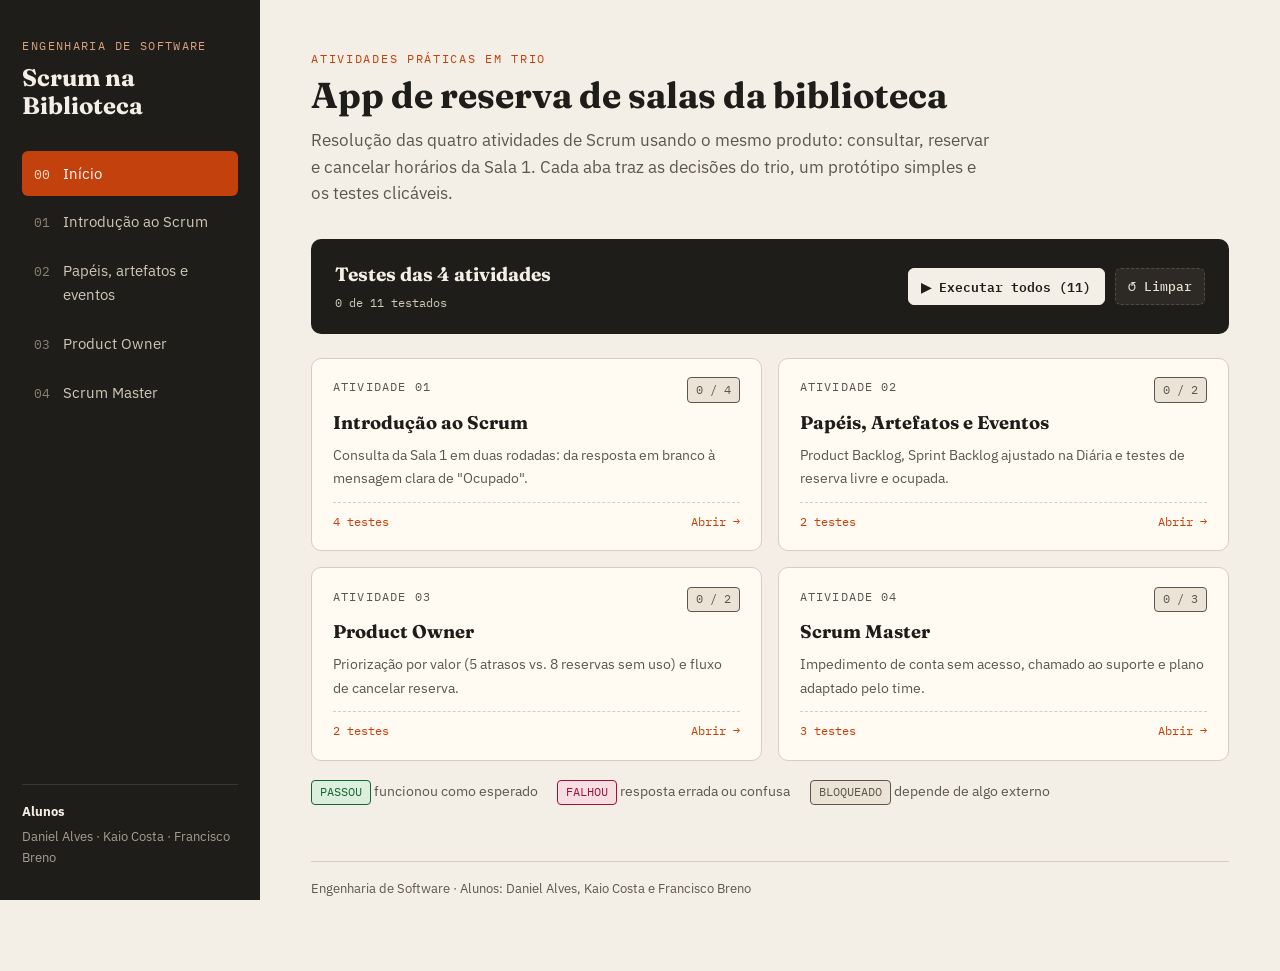
==== scrum-atividades-eng-software/index.html @ 71204ce5 "Add Scrum activities page Co-authored-by: Copilot App <223556219+Copilot@users.noreply.github.com>" ====
<!DOCTYPE html>
<html lang="pt-BR">
<head>
  <meta charset="UTF-8">
  <meta name="viewport" content="width=device-width, initial-scale=1.0">
  <title>Scrum na Biblioteca — Atividades 01 a 04</title>
  <link rel="stylesheet" href="style.css">
</head>
<body>

<aside>
  <div class="brand">
    <small>Engenharia de Software</small>
    <h1>Scrum na Biblioteca</h1>
  </div>
  <nav>
    <button class="active" data-tab="inicio"><span>00</span>Início</button>
    <button data-tab="atv1"><span>01</span>Introdução ao Scrum</button>
    <button data-tab="atv2"><span>02</span>Papéis, artefatos e eventos</button>
    <button data-tab="atv3"><span>03</span>Product Owner</button>
    <button data-tab="atv4"><span>04</span>Scrum Master</button>
  </nav>
  <div class="team">
    <strong>Alunos</strong>
    Daniel Alves · Kaio Costa · Francisco Breno
  </div>
</aside>

<main>

<!-- ================= INÍCIO ================= -->
<section class="panel active" id="inicio">
  <span class="kicker">Atividades práticas em trio</span>
  <h2>App de reserva de salas da biblioteca</h2>
  <p class="lead">
    Resolução das quatro atividades de Scrum usando o mesmo produto: consultar, reservar e cancelar horários da Sala 1.
    Cada aba traz as decisões do trio, um protótipo simples e os testes clicáveis.
  </p>

  <div class="test-bar">
    <div>
      <strong>Testes das 4 atividades</strong>
      <small id="global-status">0 de 11 testados</small>
    </div>
    <div class="test-bar-actions">
      <button class="run-all-btn" id="global-run-all">▶ Executar todos (11)</button>
      <button class="subtle-btn dark" id="global-reset-all">↺ Limpar</button>
    </div>
  </div>

  <div class="activity-cards">
    <div class="act-card" data-goto="atv1">
      <div>
        <div class="act-card-header">
          <span class="label">Atividade 01</span>
          <span class="tag wait" id="card-status-a1">0 / 4</span>
        </div>
        <h4>Introdução ao Scrum</h4>
        <p>Consulta da Sala 1 em duas rodadas: da resposta em branco à mensagem clara de "Ocupado".</p>
      </div>
      <div class="act-card-footer">
        <span>4 testes</span>
        <span>Abrir →</span>
      </div>
    </div>

    <div class="act-card" data-goto="atv2">
      <div>
        <div class="act-card-header">
          <span class="label">Atividade 02</span>
          <span class="tag wait" id="card-status-a2">0 / 2</span>
        </div>
        <h4>Papéis, Artefatos e Eventos</h4>
        <p>Product Backlog, Sprint Backlog ajustado na Diária e testes de reserva livre e ocupada.</p>
      </div>
      <div class="act-card-footer">
        <span>2 testes</span>
        <span>Abrir →</span>
      </div>
    </div>

    <div class="act-card" data-goto="atv3">
      <div>
        <div class="act-card-header">
          <span class="label">Atividade 03</span>
          <span class="tag wait" id="card-status-a3">0 / 2</span>
        </div>
        <h4>Product Owner</h4>
        <p>Priorização por valor (5 atrasos vs. 8 reservas sem uso) e fluxo de cancelar reserva.</p>
      </div>
      <div class="act-card-footer">
        <span>2 testes</span>
        <span>Abrir →</span>
      </div>
    </div>

    <div class="act-card" data-goto="atv4">
      <div>
        <div class="act-card-header">
          <span class="label">Atividade 04</span>
          <span class="tag wait" id="card-status-a4">0 / 3</span>
        </div>
        <h4>Scrum Master</h4>
        <p>Impedimento de conta sem acesso, chamado ao suporte e plano adaptado pelo time.</p>
      </div>
      <div class="act-card-footer">
        <span>3 testes</span>
        <span>Abrir →</span>
      </div>
    </div>
  </div>

  <div class="legend">
    <span><span class="tag ok">PASSOU</span> funcionou como esperado</span>
    <span><span class="tag no">FALHOU</span> resposta errada ou confusa</span>
    <span><span class="tag wait">BLOQUEADO</span> depende de algo externo</span>
  </div>
</section>

<!-- ================= ATIVIDADE 01 ================= -->
<section class="panel" id="atv1">
  <span class="kicker">Atividade 01 · Introdução ao Scrum</span>
  <h2>Consultar a Sala 1</h2>
  <p class="lead">Cenário: 09h livre, 10h ocupada e 11h livre. O trio fez duas rodadas curtas e testou com um colega diferente em cada rodada.</p>

  <h3 data-n="1">Papéis por rodada</h3>
  <table class="roles">
    <tr><th>Rodada</th><th>Product Owner</th><th>Scrum Master</th><th>Developers</th></tr>
    <tr><td>1</td><td>Daniel</td><td>Kaio</td><td>Francisco</td></tr>
    <tr><td>2</td><td>Francisco</td><td>Daniel</td><td>Kaio</td></tr>
  </table>

  <h3 data-n="2">Protótipo e testes</h3>
  <div class="lab">
    <div>
      <div class="switch" id="a1-switch">
        <button class="on" data-r="1">Rodada 1</button>
        <button data-r="2">Rodada 2</button>
      </div>
      <div class="phone">
        <div class="bar"><span>Biblioteca</span><span>Sala 1</span></div>
        <button class="slot sel" data-time="09:00">09:00</button>
        <button class="slot" data-time="10:00">10:00</button>
        <button class="slot" data-time="11:00">11:00</button>
        <button class="phone-btn" id="a1-go">Consultar</button>
        <div class="screen-out" id="a1-out">Escolha um horário e consulte</div>
        <button class="subtle-btn" id="a1-reset" style="margin-top:.7rem;width:100%">↺ Limpar</button>
      </div>
    </div>

    <div>
      <div class="summary">
        <span>Testes da Atividade 01</span>
        <button class="run-all-btn" data-group="a1">▶ Executar todos (4)</button>
        <span class="score" id="a1-score">0 / 4</span>
      </div>

      <div class="test" data-test="a1-t1">
        <header><b>R1-T1</b><h4>Rodada 1 · consultar 09:00 (livre)</h4><button class="run">Testar</button></header>
        <div class="test-lines">
          <div><strong>Ação:</strong> selecionar 09:00 e clicar em Consultar</div>
          <div><strong>Esperado:</strong> mostrar "Livre"</div>
          <div class="got-row"><span><strong>Obtido:</strong> <span class="got">—</span></span><span class="tag-slot"></span></div>
        </div>
      </div>

      <div class="test" data-test="a1-t2">
        <header><b>R1-T2</b><h4>Rodada 1 · consultar 10:00 (ocupada)</h4><button class="run">Testar</button></header>
        <div class="test-lines">
          <div><strong>Ação:</strong> selecionar 10:00 e clicar em Consultar</div>
          <div><strong>Esperado:</strong> avisar que a sala está ocupada</div>
          <div class="got-row"><span><strong>Obtido:</strong> <span class="got">—</span></span><span class="tag-slot"></span></div>
        </div>
        <div class="note">Falha esperada na Rodada 1: a tela ficou em branco e o colega achou que o app travou.</div>
      </div>

      <div class="test" data-test="a1-t3">
        <header><b>R2-T1</b><h4>Rodada 2 · consultar 11:00 (livre)</h4><button class="run">Testar</button></header>
        <div class="test-lines">
          <div><strong>Ação:</strong> selecionar 11:00 e clicar em Consultar</div>
          <div><strong>Esperado:</strong> mostrar "Livre"</div>
          <div class="got-row"><span><strong>Obtido:</strong> <span class="got">—</span></span><span class="tag-slot"></span></div>
        </div>
      </div>

      <div class="test" data-test="a1-t4">
        <header><b>R2-T2</b><h4>Rodada 2 · consultar 10:00 (ocupada)</h4><button class="run">Testar</button></header>
        <div class="test-lines">
          <div><strong>Ação:</strong> selecionar 10:00 e clicar em Consultar</div>
          <div><strong>Esperado:</strong> avisar que a sala está ocupada</div>
          <div class="got-row"><span><strong>Obtido:</strong> <span class="got">—</span></span><span class="tag-slot"></span></div>
        </div>
      </div>
    </div>
  </div>

  <div class="box" style="margin-top:1rem">
    <span class="label">Registro dos testes com colegas</span>
    <p><b>Rodada 1:</b> às 09h o colega viu "Livre" e entendeu. Às 10h a tela ficou em branco, ele clicou de novo e perguntou se tinha travado.</p>
    <p><b>Rodada 2:</b> colocamos a mensagem <i>"Ocupado — escolha outro horário"</i>. A segunda colega entendeu na hora que 10h já tinha gente usando.</p>
  </div>

  <h3 data-n="3">Respostas</h3>
  <dl class="answer box">
    <dt>1. Transparência</dt>
    <dd>Mostramos na tela os horários da Sala 1 (09h, 10h e 11h), o botão Consultar e o campo de resposta, para o colega e o trio verem exatamente a mesma coisa.</dd>
    <dt>2. Inspeção</dt>
    <dd>O colega entendeu o horário livre às 09h, mas às 10h a resposta em branco causou dúvida e ele pensou que o aplicativo havia travado.</dd>
    <dt>3. Adaptação</dt>
    <dd>Substituímos a tela em branco pelo aviso "Ocupado — escolha outro horário"; no segundo teste a colega entendeu de primeira.</dd>
    <dt>4. Valor do Scrum</dt>
    <dd><b>Abertura:</b> assumimos no teste que a primeira versão confundia o usuário e mudamos a tela sem tentar justificar o erro.</dd>
  </dl>
</section>

<!-- ================= ATIVIDADE 02 ================= -->
<section class="panel" id="atv2">
  <span class="kicker">Atividade 02 · Papéis, artefatos e eventos</span>
  <h2>Reservar a Sala 1</h2>
  <p class="lead">Product Owner: Daniel · Scrum Master: Kaio · Developers: Francisco</p>

  <h3 data-n="1">Product Backlog</h3>
  <div class="box">
    <span class="label">Meta do Produto</span>
    <p class="quote">Permitir que estudantes reservem salas de estudo sem conflito de horário.</p>
    <ol class="backlog">
      <li><div><b>Reservar sala</b><small>Vem primeiro porque sem reserva criada não existe o que cancelar nem lembrar.</small></div><span class="tag ok">Sprint atual</span></li>
      <li><div><b>Cancelar reserva</b><small>Libera o horário quando o estudante não puder ir.</small></div><span class="tag wait">Depois</span></li>
      <li><div><b>Receber lembrete</b><small>Avisa antes para evitar atrasos.</small></div><span class="tag wait">Depois</span></li>
    </ol>
  </div>

  <h3 data-n="2">Planejamento da Sprint e Reunião Diária</h3>
  <div class="cols">
    <div class="box">
      <span class="label">Meta da Sprint e Sprint Backlog</span>
      <p class="quote">O estudante reserva um horário livre da Sala 1 e não consegue reservar um horário ocupado.</p>
      <ul style="margin-left:1.2rem;margin-top:.6rem">
        <li>Tela de escolha de horário</li>
        <li>Tela de confirmação</li>
        <li><b>Tela e aviso de horário ocupado</b> <span class="tag ok">incluída na Diária</span></li>
        <li>Executar Teste A e Teste B</li>
      </ul>
    </div>
    <div class="box">
      <span class="label">Ajuste na Reunião Diária</span>
      <p>No primeiro rascunho só existia a tela de confirmação. Se alguém escolhesse 10h, o app confirmaria duas reservas no mesmo horário e quebraria a Meta da Sprint.</p>
      <p><b>Ajuste:</b> o Developer registrou no Sprint Backlog a tarefa de bloquear horário ocupado e avisar o usuário.</p>
    </div>
  </div>

  <h3 data-n="3">Protótipo e testes</h3>
  <div class="lab">
    <div class="phone">
      <div class="bar"><span>Reservar</span><span>Sala 1</span></div>
      <button class="slot sel" data-time="09:00" id="a2-slot-09">09:00 <span class="tag ok" id="a2-tag-09">livre</span></button>
      <button class="slot" data-time="10:00" id="a2-slot-10">10:00 <span class="tag no" id="a2-tag-10">ocupada</span></button>
      <button class="phone-btn" id="a2-go">Confirmar reserva</button>
      <div class="screen-out" id="a2-out">Escolha um horário</div>
      <button class="subtle-btn" id="a2-reset" style="margin-top:.7rem;width:100%">↺ Reiniciar</button>
    </div>
    <div>
      <div class="summary">
        <span>Critério de conclusão: telas legíveis + 2 testes ok</span>
        <button class="run-all-btn" data-group="a2">▶ Executar todos (2)</button>
        <span class="score" id="a2-score">0 / 2</span>
      </div>

      <div class="test" data-test="a2-ta">
        <header><b>TESTE A</b><h4>Reservar 09:00 (livre)</h4><button class="run">Testar</button></header>
        <div class="test-lines">
          <div><strong>Ação:</strong> escolher 09:00 e clicar em Confirmar reserva</div>
          <div><strong>Esperado:</strong> confirmar a reserva da Sala 1 às 09:00</div>
          <div class="got-row"><span><strong>Obtido:</strong> <span class="got">—</span></span><span class="tag-slot"></span></div>
        </div>
      </div>

      <div class="test" data-test="a2-tb">
        <header><b>TESTE B</b><h4>Tentar reservar 10:00 (ocupada)</h4><button class="run">Testar</button></header>
        <div class="test-lines">
          <div><strong>Ação:</strong> escolher 10:00 e clicar em Confirmar reserva</div>
          <div><strong>Esperado:</strong> avisar "Horário ocupado" sem confirmar</div>
          <div class="got-row"><span><strong>Obtido:</strong> <span class="got">—</span></span><span class="tag-slot"></span></div>
        </div>
      </div>
    </div>
  </div>

  <h3 data-n="4">Revisão e Retrospectiva</h3>
  <div class="cols">
    <div class="box">
      <span class="label">Revisão da Sprint · produto</span>
      <p>A colega convidada testou e disse: <i>"Quando deu ocupado às 10h, eu queria ver logo qual é o próximo horário livre."</i></p>
      <p><b>Decisão do PO:</b> entrou no Product Backlog o item "sugerir próximo horário livre", logo após o cancelamento, pois facilita a vida de quem não achou vaga.</p>
    </div>
    <div class="box">
      <span class="label">Retrospectiva · jeito de trabalhar</span>
      <p>O trio percebeu que quase esqueceu a tela de horário ocupado porque desenhou as telas antes de listar os testes.</p>
      <p><b>Melhoria combinada:</b> escrever os casos de teste (incluindo os casos de erro) antes de desenhar as telas da próxima Sprint.</p>
    </div>
  </div>
</section>

<!-- ================= ATIVIDADE 03 ================= -->
<section class="panel" id="atv3">
  <span class="kicker">Atividade 03 · Product Owner</span>
  <h2>Qual melhoria entra primeiro?</h2>
  <p class="lead">O app já consulta e reserva salas, mas o time só entrega uma melhoria nesta semana: A) enviar lembrete, B) cancelar reserva ou C) personalizar cores.</p>

  <div class="box">
    <span class="label">Meta do Produto</span>
    <p class="quote">Fazer com que as salas reservadas sejam realmente usadas pelos estudantes.</p>
  </div>

  <div class="switch" id="a3-switch">
    <button class="on" data-s="1">1ª decisão · 5 atrasos</button>
    <button data-s="2">2ª decisão · fato novo (8 sem uso)</button>
  </div>

  <div class="cols">
    <div class="box">
      <span class="label" id="a3-who">PO: Daniel · SM: Kaio · Dev: Francisco</span>
      <ol class="backlog" id="a3-list"></ol>
    </div>
    <div class="box">
      <span class="label">Justificativa</span>
      <p id="a3-why"></p>
    </div>
  </div>

  <h3 data-n="→">Demonstração: cancelar reserva</h3>
  <div class="lab">
    <div class="phone">
      <div class="bar"><span>Minhas reservas</span><span>Daniel</span></div>
      <div id="a3-card" style="border:1px solid #eee;border-radius:10px;padding:.85rem">
        <b>Sala 1 · hoje 10:00</b><br><small>Confirmada</small>
        <button class="phone-btn danger" id="a3-cancel">Cancelar reserva</button>
      </div>
      <div class="screen-out" id="a3-out">—</div>
      <div style="margin-top:.9rem;border-top:1px dashed #ddd;padding-top:.75rem;font-size:.86rem">
        <span class="label">Tela de outro estudante</span>
        Sala 1 · 10:00 <span class="tag no" id="a3-peer">ocupada</span>
      </div>
      <button class="subtle-btn" id="a3-reset" style="margin-top:.75rem;width:100%">↺ Restaurar reserva</button>
      <div class="modal" id="a3-modal"><div>
        Cancelar a reserva da <b>Sala 1 às 10:00</b>? O horário ficará livre para outros colegas.
        <div class="row"><button class="phone-btn" style="background:#888" id="a3-no">Voltar</button><button class="phone-btn danger" id="a3-yes">Cancelar</button></div>
      </div></div>
    </div>
    <div>
      <div class="summary">
        <span>Testes do cancelamento</span>
        <button class="run-all-btn" data-group="a3">▶ Executar todos (2)</button>
        <span class="score" id="a3-score">0 / 2</span>
      </div>

      <div class="test" data-test="a3-t1">
        <header><b>TESTE C1</b><h4>Cancelar a própria reserva</h4><button class="run">Testar</button></header>
        <div class="test-lines">
          <div><strong>Ação:</strong> tocar em "Cancelar reserva" e confirmar</div>
          <div><strong>Esperado:</strong> mostrar "Reserva cancelada"</div>
          <div class="got-row"><span><strong>Obtido:</strong> <span class="got">—</span></span><span class="tag-slot"></span></div>
        </div>
      </div>

      <div class="test" data-test="a3-t2">
        <header><b>TESTE C2</b><h4>Outro estudante vê 10:00 livre</h4><button class="run">Testar</button></header>
        <div class="test-lines">
          <div><strong>Ação:</strong> verificar o horário na tela de outro estudante após cancelar</div>
          <div><strong>Esperado:</strong> Sala 1 · 10:00 marcada como "livre"</div>
          <div class="got-row"><span><strong>Obtido:</strong> <span class="got">—</span></span><span class="tag-slot"></span></div>
        </div>
      </div>
    </div>
  </div>
</section>

<!-- ================= ATIVIDADE 04 ================= -->
<section class="panel" id="atv4">
  <span class="kicker">Atividade 04 · Scrum Master</span>
  <h2>A conta de teste perdeu o acesso</h2>
  <p class="lead">Meta da Sprint: o estudante cancela uma reserva e o horário volta a ficar livre. O código está pronto para testar, mas a conta perdeu acesso ao ambiente de teste.</p>

  <h3 data-n="1">Conversa 1 e encaminhamento (SM Kaio · PO Daniel · Dev Francisco)</h3>
  <div class="box">
    <p><b>Kaio (SM):</b> "O que ficou bloqueado e como isso afeta a Meta da Sprint?"</p>
    <p><b>Francisco (Dev):</b> "Não consigo testar no ambiente de teste se o horário volta a ficar livre."</p>
    <p><b>Daniel (PO):</b> "Sem esse teste não podemos entregar, pois precisamos garantir que outro estudante veja a sala livre."</p>
    <p><b>Kaio (SM):</b> "Quem pode resolver, o que vamos fazer e quando conferimos?"</p>
    <p><b>Francisco (Dev):</b> "Só o suporte pode liberar o acesso. Eu abro o pedido agora e conferimos às 14h."</p>
  </div>

  <div class="cols">
    <div class="box">
      <span class="label">Registro do impedimento</span>
      <table class="roles">
        <tr><td><b>Impedimento</b></td><td>Conta de teste sem acesso ao ambiente de teste</td></tr>
        <tr><td><b>Efeito na meta</b></td><td>Não dá para testar o cancelamento</td></tr>
        <tr><td><b>Ação</b></td><td>Enviar pedido ao suporte</td></tr>
        <tr><td><b>Responsável</b></td><td>Francisco envia e Kaio acompanha</td></tr>
        <tr><td><b>Verificação</b></td><td>Hoje às 14h e amanhã de manhã</td></tr>
      </table>
    </div>
    <div class="box">
      <span class="label">Mensagem ao suporte</span>
<pre class="mail">Assunto: Acesso da conta de teste – app da biblioteca

Olá! A conta de teste do app da biblioteca perdeu o acesso ao ambiente de teste.
Precisamos dela para testar o cancelamento de reservas desta Sprint.
Vocês conseguem restabelecer o acesso?

Obrigado, Francisco (time do app)</pre>
      <p><b>Resposta do suporte:</b> <i>"Só conseguimos liberar amanhã de manhã."</i></p>
    </div>
  </div>

  <h3 data-n="2">Conversa 2 e plano ajustado (SM Francisco · PO Kaio · Dev Daniel)</h3>
  <div class="box">
    <p><b>Francisco (novo SM):</b> "O acesso só volta amanhã. O que podemos adiantar hoje e como vamos conferir quando voltar?"</p>
    <p><b>Kaio (novo PO):</b> "Quando cancelar a Sala 1 às 10h, ela deve aparecer livre para qualquer outro colega."</p>
    <p><b>Daniel (novo Dev):</b> "Hoje desenhamos o fluxo e escrevemos os testes; amanhã entramos com a conta e testamos no ambiente."</p>
  </div>

  <div class="cols">
    <div class="box">
      <span class="label">Fazemos hoje (sem depender do suporte)</span>
      <ul style="margin-left:1.2rem">
        <li>Desenhar as telas de cancelamento da Sala 1 às 10h</li>
        <li>Escrever os 3 testes com entradas e resultados esperados</li>
        <li>Revisar os textos das mensagens com o PO</li>
      </ul>
    </div>
    <div class="box">
      <span class="label">Depende do suporte (amanhã)</span>
      <ul style="margin-left:1.2rem">
        <li><b>Conferir remoção:</b> tentar entrar com a conta de teste no ambiente</li>
        <li><b>Testar em seguida:</b> cancelar a Sala 1 às 10h e conferir na conta de outro estudante se ficou "livre"</li>
      </ul>
    </div>
  </div>

  <h3 data-n="3">Simulação do ambiente de teste</h3>
  <div class="lab">
    <div>
      <div class="switch" id="a4-switch">
        <button class="on" data-d="hoje">Hoje (sem acesso)</button>
        <button data-d="amanha">Amanhã (acesso voltou)</button>
      </div>

      <div class="phone">
        <div class="bar"><span>Ambiente de teste</span><span>Sala 1</span></div>
        <div style="font-size:.9rem;margin-bottom:.7rem">
          Conta de teste: <span class="tag no" id="a4-auth-tag">Sem acesso</span>
        </div>
        <div style="border:1px solid #eee;border-radius:10px;padding:.75rem;font-size:.88rem;margin-bottom:.6rem">
          <b>Reserva fictícia:</b> Sala 1 · 10:00<br>
          Status atual: <span class="tag no" id="a4-slot-tag">ocupada</span>
        </div>
        <button class="phone-btn" id="a4-try-btn">Entrar e testar cancelamento</button>
        <div class="screen-out" id="a4-out">Clique para testar a conta no ambiente</div>
        <button class="subtle-btn" id="a4-reset" style="margin-top:.7rem;width:100%">↺ Reiniciar</button>
      </div>
    </div>

    <div>
      <div class="summary">
        <span>Impedimento: <b id="a4-state">aberto</b></span>
        <button class="run-all-btn" data-group="a4">▶ Executar todos (3)</button>
        <span class="score" id="a4-score">0 / 3</span>
      </div>

      <div class="test" data-test="a4-t1">
        <header><b>TESTE S1</b><h4>Entrar com a conta de teste</h4><button class="run">Testar</button></header>
        <div class="test-lines">
          <div><strong>Ação:</strong> fazer login no ambiente de teste</div>
          <div><strong>Esperado:</strong> login aceito para liberar os testes</div>
          <div class="got-row"><span><strong>Obtido:</strong> <span class="got">—</span></span><span class="tag-slot"></span></div>
        </div>
      </div>

      <div class="test" data-test="a4-t2">
        <header><b>TESTE S2</b><h4>Cancelar a Sala 1 às 10h</h4><button class="run">Testar</button></header>
        <div class="test-lines">
          <div><strong>Ação:</strong> cancelar a reserva das 10:00 no ambiente</div>
          <div><strong>Esperado:</strong> mostrar "Reserva cancelada"</div>
          <div class="got-row"><span><strong>Obtido:</strong> <span class="got">—</span></span><span class="tag-slot"></span></div>
        </div>
      </div>

      <div class="test" data-test="a4-t3">
        <header><b>TESTE S3</b><h4>Outro estudante vê 10:00 livre</h4><button class="run">Testar</button></header>
        <div class="test-lines">
          <div><strong>Ação:</strong> consultar a Sala 1 com outra conta</div>
          <div><strong>Esperado:</strong> 10:00 aparecer como "livre"</div>
          <div class="got-row"><span><strong>Obtido:</strong> <span class="got">—</span></span><span class="tag-slot"></span></div>
        </div>
      </div>

      <p style="color:var(--ink-soft);font-size:.88rem;margin-top:.6rem">
        Em <b>Hoje</b>, os testes ficam bloqueados por falta de acesso. Mude para <b>Amanhã</b> para simular depois que o suporte liberou a conta.
      </p>
    </div>
  </div>
</section>

<footer>Engenharia de Software · Alunos: Daniel Alves, Kaio Costa e Francisco Breno</footer>
</main>

<script src="script.js"></script>
</body>
</html>
---- scrum-atividades-eng-software/style.css ----
@import url('https://fonts.googleapis.com/css2?family=Fraunces:opsz,wght@9..144,500;9..144,700&family=IBM+Plex+Sans:wght@400;500;600&family=IBM+Plex+Mono:wght@400;600&display=swap');

:root {
  --paper: #f4efe6;
  --paper-2: #ebe4d6;
  --ink: #1f1d1a;
  --ink-soft: #5b564e;
  --line: #d6cdbb;
  --accent: #c2410c;
  --green: #166534;
  --green-bg: #dcefdc;
  --red: #9f1239;
  --red-bg: #f8dde3;
  --amber-bg: #f6e7c1;
  --serif: 'Fraunces', Georgia, serif;
  --sans: 'IBM Plex Sans', system-ui, sans-serif;
  --mono: 'IBM Plex Mono', Consolas, monospace;
}

* { box-sizing: border-box; margin: 0; padding: 0; }

body {
  font-family: var(--sans);
  background: var(--paper);
  color: var(--ink);
  line-height: 1.6;
  display: grid;
  grid-template-columns: 260px 1fr;
  min-height: 100vh;
}

/* ---------- Barra lateral ---------- */
aside {
  background: var(--ink);
  color: var(--paper);
  padding: 2rem 1.4rem;
  position: sticky;
  top: 0;
  height: 100vh;
  display: flex;
  flex-direction: column;
  gap: 2rem;
}
.brand small {
  font-family: var(--mono);
  font-size: .72rem;
  letter-spacing: .12em;
  text-transform: uppercase;
  color: #d9a07f;
}
.brand h1 {
  font-family: var(--serif);
  font-size: 1.5rem;
  line-height: 1.15;
  margin-top: .4rem;
}
nav { display: flex; flex-direction: column; gap: .25rem; }
nav button {
  all: unset;
  cursor: pointer;
  display: flex;
  gap: .8rem;
  align-items: baseline;
  padding: .65rem .75rem;
  border-radius: 6px;
  color: #cfc7b8;
  font-size: .94rem;
}
nav button span {
  font-family: var(--mono);
  font-size: .8rem;
  color: #8a8275;
}
nav button:hover { background: #2e2b27; color: #fff; }
nav button.active { background: var(--accent); color: #fff; }
nav button.active span { color: #ffe1cf; }
.team {
  margin-top: auto;
  font-size: .82rem;
  color: #a69e90;
  border-top: 1px solid #3a3631;
  padding-top: 1rem;
}
.team strong { color: var(--paper); display: block; margin-bottom: .25rem; }

/* ---------- Conteúdo ---------- */
main { padding: 2.8rem 3.2rem 4.5rem; max-width: 1040px; }
.panel { display: none; }
.panel.active { display: block; animation: in .2s ease; }
@keyframes in { from { opacity: 0; transform: translateY(4px); } }

.kicker {
  font-family: var(--mono);
  font-size: .76rem;
  letter-spacing: .14em;
  text-transform: uppercase;
  color: var(--accent);
}
h2 {
  font-family: var(--serif);
  font-size: 2.25rem;
  line-height: 1.12;
  margin: .3rem 0 .7rem;
}
.lead { font-size: 1.05rem; color: var(--ink-soft); max-width: 68ch; margin-bottom: 2rem; }

h3 {
  font-family: var(--serif);
  font-size: 1.3rem;
  margin: 2.1rem 0 .9rem;
  display: flex;
  align-items: center;
  gap: .65rem;
}
h3::before {
  content: attr(data-n);
  font-family: var(--mono);
  font-size: .78rem;
  background: var(--ink);
  color: var(--paper);
  padding: .1rem .45rem;
  border-radius: 4px;
}

p + p { margin-top: .55rem; }

.box {
  background: #fffaf2;
  border: 1px solid var(--line);
  border-radius: 10px;
  padding: 1.3rem 1.5rem;
  margin-bottom: 1rem;
}
.cols { display: grid; grid-template-columns: 1fr 1fr; gap: 1.1rem; }

.quote {
  border-left: 3px solid var(--accent);
  padding: .35rem 0 .35rem 1rem;
  font-family: var(--serif);
  font-size: 1.1rem;
  margin: .5rem 0;
}

.label {
  font-family: var(--mono);
  font-size: .72rem;
  text-transform: uppercase;
  letter-spacing: .1em;
  color: var(--ink-soft);
  display: block;
  margin-bottom: .3rem;
}

/* tabelas */
.roles { width: 100%; border-collapse: collapse; font-size: .94rem; }
.roles th, .roles td { text-align: left; padding: .55rem .75rem; border-bottom: 1px solid var(--line); }
.roles th { font-family: var(--mono); font-size: .72rem; text-transform: uppercase; color: var(--ink-soft); letter-spacing: .08em; }

/* backlog ordenado */
ol.backlog { list-style: none; counter-reset: b; }
ol.backlog li {
  counter-increment: b;
  display: grid;
  grid-template-columns: 2.2rem 1fr auto;
  gap: .8rem;
  align-items: center;
  padding: .75rem 0;
  border-bottom: 1px dashed var(--line);
}
ol.backlog li:last-child { border-bottom: none; }
ol.backlog li::before {
  content: counter(b);
  font-family: var(--serif);
  font-size: 1.5rem;
  color: var(--accent);
}
ol.backlog small { display: block; color: var(--ink-soft); }
.moved { background: var(--amber-bg); border-radius: 6px; padding-left: .5rem !important; padding-right: .5rem !important; }

.tag {
  font-family: var(--mono);
  font-size: .72rem;
  padding: .15rem .5rem;
  border-radius: 4px;
  white-space: nowrap;
  border: 1px solid currentColor;
  display: inline-block;
}
.tag.ok { color: var(--green); background: var(--green-bg); }
.tag.no { color: var(--red); background: var(--red-bg); }
.tag.wait { color: var(--ink-soft); background: var(--paper-2); }

/* ---------- Barra de testes no Início ---------- */
.test-bar {
  background: var(--ink);
  color: var(--paper);
  border-radius: 10px;
  padding: 1.2rem 1.5rem;
  margin-bottom: 1.5rem;
  display: flex;
  justify-content: space-between;
  align-items: center;
  flex-wrap: wrap;
  gap: 1rem;
}
.test-bar strong { font-family: var(--serif); font-size: 1.2rem; display: block; }
.test-bar small { font-family: var(--mono); font-size: .78rem; color: #cfc7b8; }
.test-bar-actions { display: flex; gap: .6rem; flex-wrap: wrap; }

.legend {
  display: flex;
  flex-wrap: wrap;
  gap: 1.2rem;
  font-size: .88rem;
  color: var(--ink-soft);
  margin-top: 1.2rem;
}

.activity-cards {
  display: grid;
  grid-template-columns: repeat(2, 1fr);
  gap: 1rem;
}
.act-card {
  background: #fffaf2;
  border: 1px solid var(--line);
  border-radius: 10px;
  padding: 1.15rem 1.3rem;
  cursor: pointer;
  transition: transform .15s ease, border-color .15s ease;
  display: flex;
  flex-direction: column;
  justify-content: space-between;
}
.act-card:hover { border-color: var(--accent); transform: translateY(-2px); }
.act-card-header { display: flex; justify-content: space-between; align-items: center; margin-bottom: .35rem; }
.act-card h4 { font-family: var(--serif); font-size: 1.15rem; margin-bottom: .35rem; }
.act-card p { font-size: .9rem; color: var(--ink-soft); margin-bottom: .8rem; }
.act-card-footer {
  display: flex;
  justify-content: space-between;
  font-family: var(--mono);
  font-size: .78rem;
  color: var(--accent);
  border-top: 1px dashed var(--line);
  padding-top: .55rem;
}

/* ---------- Protótipo (celular) ---------- */
.lab { display: grid; grid-template-columns: 300px 1fr; gap: 1.8rem; align-items: start; }
.phone {
  background: #fff;
  border: 8px solid var(--ink);
  border-radius: 26px;
  padding: 1.2rem 1rem 1.4rem;
  position: relative;
  box-shadow: 6px 6px 0 var(--paper-2);
}
.phone .bar {
  font-weight: 600;
  font-size: .9rem;
  border-bottom: 1px solid #eee;
  padding-bottom: .55rem;
  margin-bottom: .85rem;
  display: flex;
  justify-content: space-between;
}
.slot {
  display: flex;
  justify-content: space-between;
  align-items: center;
  width: 100%;
  padding: .7rem .85rem;
  border: 2px solid #e5e5e5;
  border-radius: 10px;
  background: #fff;
  font: inherit;
  cursor: pointer;
  margin-bottom: .45rem;
}
.slot.sel { border-color: var(--ink); background: #faf7f1; }
.phone-btn {
  width: 100%;
  padding: .75rem;
  border: none;
  border-radius: 10px;
  background: var(--ink);
  color: #fff;
  font: 600 .94rem var(--sans);
  cursor: pointer;
  margin-top: .4rem;
}
.phone-btn.danger { background: var(--red); }
.phone-btn:disabled { background: #bbb; cursor: not-allowed; }
.screen-out {
  margin-top: .9rem;
  min-height: 68px;
  border-radius: 10px;
  display: flex;
  flex-direction: column;
  align-items: center;
  justify-content: center;
  text-align: center;
  padding: .75rem;
  font-weight: 600;
  border: 1px dashed #ddd;
  color: #888;
  font-size: .9rem;
}
.screen-out.ok { background: var(--green-bg); color: var(--green); border: 1px solid #9cc89c; }
.screen-out.no { background: var(--red-bg); color: var(--red); border: 1px solid #e5a5b4; }
.screen-out.blank { background: #fff; border: 1px dashed #eee; color: transparent; }

.modal {
  position: absolute; inset: 0;
  background: rgba(31,29,26,.55);
  border-radius: 18px;
  display: none;
  align-items: center;
  justify-content: center;
  padding: 1rem;
}
.modal.show { display: flex; }
.modal > div { background: #fff; border-radius: 12px; padding: 1.1rem; text-align: center; font-size: .9rem; }
.modal .row { display: flex; gap: .5rem; margin-top: .8rem; }
.modal .row button { flex: 1; margin: 0; }

.switch { display: inline-flex; border: 1px solid var(--ink); border-radius: 8px; overflow: hidden; margin-bottom: .9rem; }
.switch button {
  all: unset; cursor: pointer; padding: .48rem .95rem; font-size: .88rem; font-weight: 500;
}
.switch button.on { background: var(--ink); color: var(--paper); }

/* ---------- Casos de teste simples e claros ---------- */
.summary {
  display: flex; align-items: center; justify-content: space-between;
  background: var(--ink); color: var(--paper);
  padding: .8rem 1.2rem; border-radius: 10px; margin-bottom: .9rem;
  flex-wrap: wrap; gap: .7rem;
}
.summary .score { font-family: var(--serif); font-size: 1.35rem; }

.test {
  background: #fffaf2;
  border: 1px solid var(--line);
  border-left: 5px solid var(--line);
  border-radius: 10px;
  padding: 1rem 1.2rem;
  margin-bottom: .85rem;
}
.test.pass { border-left-color: var(--green); }
.test.fail { border-left-color: var(--red); }
.test header { display: flex; justify-content: space-between; align-items: center; gap: .8rem; margin-bottom: .5rem; }
.test header b { font-family: var(--mono); font-size: .82rem; color: var(--accent); }
.test header h4 { font-family: var(--serif); font-size: 1.06rem; font-weight: 500; flex: 1; }

.test-lines { font-size: .9rem; display: grid; gap: .3rem; }
.test-lines div strong { font-weight: 600; color: var(--ink); }
.test-lines .got-row {
  margin-top: .3rem;
  padding-top: .45rem;
  border-top: 1px dashed var(--line);
  display: flex;
  justify-content: space-between;
  align-items: center;
  gap: .6rem;
}

.run {
  font: 600 .82rem var(--sans);
  background: var(--ink);
  color: var(--paper);
  border: none;
  border-radius: 6px;
  padding: .4rem .85rem;
  cursor: pointer;
}
.run:hover { background: var(--accent); }
.run:disabled { opacity: .6; cursor: wait; }

.run-all-btn {
  font: 600 .8rem var(--mono);
  background: var(--paper);
  color: var(--ink);
  border: 1px solid var(--paper);
  border-radius: 6px;
  padding: .4rem .8rem;
  cursor: pointer;
}
.run-all-btn:hover { background: var(--accent); color: #fff; border-color: var(--accent); }
.run-all-btn:disabled { opacity: .6; cursor: wait; }

.subtle-btn {
  background: #faf6ee;
  border: 1px dashed var(--line);
  color: var(--ink-soft);
  font: 500 .8rem var(--mono);
  padding: .42rem .75rem;
  border-radius: 6px;
  cursor: pointer;
  text-align: center;
}
.subtle-btn:hover { border-color: var(--ink); color: var(--ink); background: #fff; }
.subtle-btn.dark { background: #2d2a25; color: #e5ded3; border-color: #524c44; }
.subtle-btn.dark:hover { background: #3b3730; color: #fff; }

.note {
  background: #fbf5e8;
  border-left: 3px solid #d97706;
  padding: .5rem .8rem;
  font-size: .84rem;
  border-radius: 0 6px 6px 0;
  margin-top: .6rem;
  color: #78350f;
}

.answer dt { font-weight: 600; margin-top: .8rem; }
.answer dt:first-child { margin-top: 0; }
.answer dd { color: var(--ink-soft); }

pre.mail { font-family: var(--mono); font-size: .82rem; white-space: pre-wrap; background: var(--paper); padding: .9rem 1rem; border-radius: 8px; margin-bottom: .6rem; }

footer { margin-top: 3.5rem; font-size: .82rem; color: var(--ink-soft); border-top: 1px solid var(--line); padding-top: 1rem; }

@media (max-width: 900px) {
  body { grid-template-columns: 1fr; }
  aside { position: static; height: auto; }
  main { padding: 1.8rem 1.2rem; }
  .cols, .lab, .activity-cards { grid-template-columns: 1fr; }
}
@media print {
  body { display: block; background: #fff; }
  aside, .run, .run-all-btn, .subtle-btn, .switch, .test-bar { display: none; }
  .panel { display: block !important; page-break-after: always; }
}
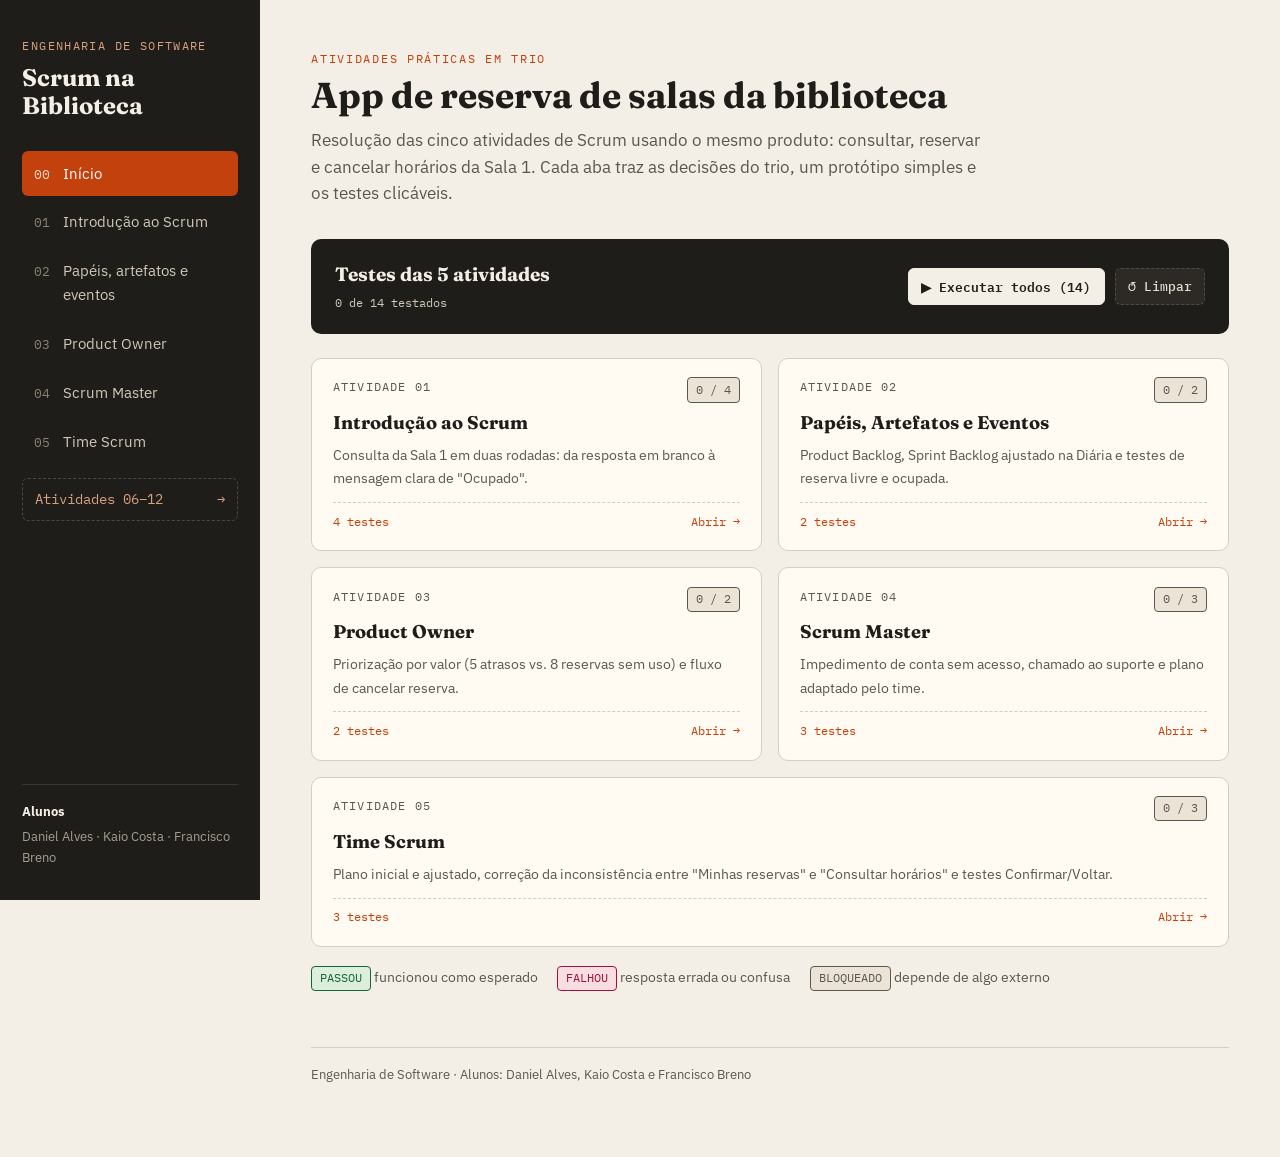
==== commit 36e6ffd8: "Update Scrum activities site Co-authored-by: Copilot App <223556219+Copilot@users.noreply.github.com" ====
--- a/scrum-atividades-eng-software/index.html
+++ b/scrum-atividades-eng-software/index.html
@@ -3,8 +3,8 @@
 <head>
   <meta charset="UTF-8">
   <meta name="viewport" content="width=device-width, initial-scale=1.0">
-  <title>Scrum na Biblioteca — Atividades 01 a 04</title>
-  <link rel="stylesheet" href="style.css">
+  <title>Scrum na Biblioteca — Atividades 01 a 05</title>
+  <link rel="stylesheet" href="assets/css/style.css">
 </head>
 <body>
 
@@ -19,6 +19,8 @@
     <button data-tab="atv2"><span>02</span>Papéis, artefatos e eventos</button>
     <button data-tab="atv3"><span>03</span>Product Owner</button>
     <button data-tab="atv4"><span>04</span>Scrum Master</button>
+    <button data-tab="atv5"><span>05</span>Time Scrum</button>
+    <a class="nav-ext" href="pages/atividades-06-a-12.html"><span>Atividades 06–12</span><span>→</span></a>
   </nav>
   <div class="team">
     <strong>Alunos</strong>
@@ -33,17 +35,17 @@
   <span class="kicker">Atividades práticas em trio</span>
   <h2>App de reserva de salas da biblioteca</h2>
   <p class="lead">
-    Resolução das quatro atividades de Scrum usando o mesmo produto: consultar, reservar e cancelar horários da Sala 1.
+    Resolução das cinco atividades de Scrum usando o mesmo produto: consultar, reservar e cancelar horários da Sala 1.
     Cada aba traz as decisões do trio, um protótipo simples e os testes clicáveis.
   </p>
 
   <div class="test-bar">
     <div>
-      <strong>Testes das 4 atividades</strong>
-      <small id="global-status">0 de 11 testados</small>
+      <strong>Testes das 5 atividades</strong>
+      <small id="global-status">0 de 14 testados</small>
     </div>
     <div class="test-bar-actions">
-      <button class="run-all-btn" id="global-run-all">▶ Executar todos (11)</button>
+      <button class="run-all-btn" id="global-run-all">▶ Executar todos (14)</button>
       <button class="subtle-btn dark" id="global-reset-all">↺ Limpar</button>
     </div>
   </div>
@@ -102,6 +104,21 @@
         </div>
         <h4>Scrum Master</h4>
         <p>Impedimento de conta sem acesso, chamado ao suporte e plano adaptado pelo time.</p>
+      </div>
+      <div class="act-card-footer">
+        <span>3 testes</span>
+        <span>Abrir →</span>
+      </div>
+    </div>
+
+    <div class="act-card" data-goto="atv5">
+      <div>
+        <div class="act-card-header">
+          <span class="label">Atividade 05</span>
+          <span class="tag wait" id="card-status-a5">0 / 3</span>
+        </div>
+        <h4>Time Scrum</h4>
+        <p>Plano inicial e ajustado, correção da inconsistência entre "Minhas reservas" e "Consultar horários" e testes Confirmar/Voltar.</p>
       </div>
       <div class="act-card-footer">
         <span>3 testes</span>
@@ -503,9 +520,155 @@
   </div>
 </section>
 
+<!-- ================= ATIVIDADE 05 ================= -->
+<section class="panel" id="atv5">
+  <span class="kicker">Atividade 05 · Time Scrum</span>
+  <h2>Organizar o trabalho e corrigir a inconsistência</h2>
+  <p class="lead">
+    O time recuperou o acesso aos testes e retomou o cancelamento. A Sala 1 está reservada por <b>Ana às 10h</b>.
+    Meta da Sprint: permitir que Ana cancele sua reserva e que outro estudante veja o horário liberado na consulta.
+  </p>
+
+  <h3 data-n="1">Responsabilidades do Time Scrum</h3>
+  <div class="box">
+    <table class="roles">
+      <tr><th>Papel</th><th>Aluno</th><th>Contribuição na simulação</th></tr>
+      <tr>
+        <td><b>Product Owner</b></td>
+        <td>Daniel</td>
+        <td>Explica que Ana espera cancelar (ou voltar) sem erro e que outro estudante precisa ver a Sala 1 às 10h livre logo após a confirmação.</td>
+      </tr>
+      <tr>
+        <td><b>Scrum Master</b></td>
+        <td>Kaio</td>
+        <td>Conduz uma conversa curta para que os três opinem e percebam que "Minhas reservas" e "Consultar horários" dependem uma da outra.</td>
+      </tr>
+      <tr>
+        <td><b>Developers (rep.)</b></td>
+        <td>Francisco</td>
+        <td>Propõe a sequência de trabalho (definir comportamento → desenhar telas → testar fluxo) e divide como o trio ajuda a prototipar e conferir.</td>
+      </tr>
+    </table>
+  </div>
+
+  <h3 data-n="2">Plano inicial da Sprint</h3>
+  <div class="box">
+    <span class="label">Meta da Sprint</span>
+    <p class="quote">Permitir que Ana cancele sua reserva e que outro estudante consiga ver o horário liberado na consulta.</p>
+    <table class="roles" style="margin-top:.7rem">
+      <tr><th>Ação no plano</th><th>Quem conduz</th><th>Quem ajuda</th></tr>
+      <tr><td>1. Definir o comportamento (estado inicial, "Confirmar" e "Voltar")</td><td>Daniel (PO)</td><td>Kaio e Francisco</td></tr>
+      <tr><td>2. Desenhar as telas "Minhas reservas" e "Consultar horários"</td><td>Francisco (Dev)</td><td>Daniel e Kaio</td></tr>
+      <tr><td>3. Conferir o fluxo entre as duas telas com testes simulados</td><td>Kaio (SM)</td><td>Francisco e Daniel</td></tr>
+    </table>
+  </div>
+
+  <h3 data-n="3">Inconsistência encontrada e plano ajustado</h3>
+  <div class="cols">
+    <div class="box">
+      <span class="label">Conversa do Time Scrum na 1ª demonstração</span>
+      <p><b>Problema:</b> Ana confirmou o cancelamento. "Minhas reservas" mostrou cancelada, mas "Consultar horários" continuou exibindo a Sala 1 às 10h como <b>ocupada</b>.</p>
+      <p><b>Daniel (PO):</b> "Outro estudante continua vendo a sala ocupada, perde o horário vago e a Meta da Sprint falha."</p>
+      <p><b>Kaio (SM):</b> "O que precisa mudar no fluxo e como podemos nos ajudar para corrigir e testar rápido?"</p>
+      <p><b>Francisco (Dev):</b> "Faltou o botão Confirmar atualizar a consulta da Sala 1 às 10h para livre."</p>
+    </div>
+    <div class="box">
+      <span class="label">Ajuste registrado no plano</span>
+      <table class="roles">
+        <tr><td><b>O que vai mudar</b></td><td>Ao escolher "Confirmar" em "Minhas reservas", liberar a Sala 1 às 10h também em "Consultar horários". Se escolher "Voltar", manter tudo como está.</td></tr>
+        <tr><td><b>Quem ajuda a corrigir</b></td><td>Francisco ajusta o protótipo e Daniel revisa os textos das telas.</td></tr>
+        <tr><td><b>Quem confere o resultado</b></td><td>O trio inteiro repete os testes Caso A e Caso B, trocando as funções entre os casos.</td></tr>
+      </table>
+    </div>
+  </div>
+
+  <h3 data-n="4">Protótipo das duas telas e testes (Confirmar e Voltar)</h3>
+  <div class="lab">
+    <div>
+      <div class="switch" id="a5-switch">
+        <button class="on" data-v="bug">1ª demonstração (com falha)</button>
+        <button data-v="ok">Versão corrigida</button>
+      </div>
+
+      <div class="phone">
+        <div class="sub-screen">
+          <div class="bar"><span>Minhas reservas</span><span>Ana</span></div>
+          <div style="font-size:.88rem;margin-bottom:.5rem">
+            <b>Sala 1 · 10:00</b><br>
+            Reserva: <span class="tag no" id="a5-ana-tag">Ativa</span>
+          </div>
+          <button class="phone-btn danger" id="a5-start-cancel">Cancelar reserva</button>
+          <div id="a5-choice-box" style="display:none;margin-top:.55rem;padding:.6rem;background:#fff;border:1px solid var(--line);border-radius:8px;font-size:.85rem">
+            Confirmar o cancelamento da Sala 1 às 10:00?
+            <div class="btn-row">
+              <button class="phone-btn muted" id="a5-back-btn">Voltar</button>
+              <button class="phone-btn danger" id="a5-confirm-btn">Confirmar</button>
+            </div>
+          </div>
+          <div class="screen-out" id="a5-ana-out" style="min-height:48px;margin-top:.6rem">Reserva de Ana ativa</div>
+        </div>
+
+        <div class="sub-screen">
+          <div class="bar"><span>Consultar horários</span><span>Estudante</span></div>
+          <div style="font-size:.88rem;margin-bottom:.45rem">
+            <b>Sala 1 · 10:00</b> — consulta de outro estudante
+          </div>
+          <button class="phone-btn" id="a5-check-btn">Consultar Sala 1 (10:00)</button>
+          <div class="screen-out no" id="a5-peer-out" style="min-height:48px;margin-top:.6rem">Ocupada</div>
+        </div>
+
+        <button class="subtle-btn" id="a5-reset" style="margin-top:.75rem;width:100%">↺ Estado inicial</button>
+      </div>
+    </div>
+
+    <div>
+      <div class="summary">
+        <span>Testes da Atividade 05</span>
+        <button class="run-all-btn" data-group="a5">▶ Executar todos (3)</button>
+        <span class="score" id="a5-score">0 / 3</span>
+      </div>
+
+      <div class="test" data-test="a5-t1">
+        <header><b>1ª DEMO</b><h4>Reproduzir inconsistência ao confirmar</h4><button class="run">Testar</button></header>
+        <div class="test-lines">
+          <div><strong>Ação:</strong> na 1ª demonstração, confirmar o cancelamento de Ana e consultar 10:00</div>
+          <div><strong>Esperado:</strong> reserva cancelada e Sala 1 às 10:00 "Livre" na consulta</div>
+          <div class="got-row"><span><strong>Obtido:</strong> <span class="got">—</span></span><span class="tag-slot"></span></div>
+        </div>
+        <div class="note">Falha reproduzida da 1ª demonstração: "Minhas reservas" cancelou, mas "Consultar horários" ainda mostrou "Ocupada".</div>
+      </div>
+
+      <div class="test" data-test="a5-t2">
+        <header><b>CASO A</b><h4>Confirmar cancelamento (versão corrigida)</h4><button class="run">Testar</button></header>
+        <div class="test-lines">
+          <div><strong>Ação:</strong> começar com reserva ativa, cancelar e tocar em "Confirmar"</div>
+          <div><strong>Esperado:</strong> Minhas reservas: "Cancelada" · Consultar horários: "Livre"</div>
+          <div class="got-row"><span><strong>Obtido:</strong> <span class="got">—</span></span><span class="tag-slot"></span></div>
+        </div>
+      </div>
+
+      <div class="test" data-test="a5-t3">
+        <header><b>CASO B</b><h4>Voltar sem cancelar (versão corrigida)</h4><button class="run">Testar</button></header>
+        <div class="test-lines">
+          <div><strong>Ação:</strong> começar com reserva ativa, iniciar cancelamento e tocar em "Voltar"</div>
+          <div><strong>Esperado:</strong> Minhas reservas: "Ativa" · Consultar horários: "Ocupada"</div>
+          <div class="got-row"><span><strong>Obtido:</strong> <span class="got">—</span></span><span class="tag-slot"></span></div>
+        </div>
+      </div>
+
+      <div class="box" style="margin-top:.85rem">
+        <span class="label">Troca de funções entre os casos de teste</span>
+        <p><b>Caso A — Confirmar:</b> Ana = Daniel · Outro estudante = Kaio · Aplicativo = Francisco.</p>
+        <p><b>Caso B — Voltar:</b> Ana = Francisco · Outro estudante = Daniel · Aplicativo = Kaio.</p>
+      </div>
+    </div>
+  </div>
+</section>
+
 <footer>Engenharia de Software · Alunos: Daniel Alves, Kaio Costa e Francisco Breno</footer>
 </main>
 
-<script src="script.js"></script>
+<script src="assets/js/core.js"></script>
+<script src="assets/js/parte1.js"></script>
 </body>
 </html>
--- a/scrum-atividades-eng-software/assets/css/style.css
+++ b/scrum-atividades-eng-software/assets/css/style.css
@@ -0,0 +1,471 @@
+@import url('https://fonts.googleapis.com/css2?family=Fraunces:opsz,wght@9..144,500;9..144,700&family=IBM+Plex+Sans:wght@400;500;600&family=IBM+Plex+Mono:wght@400;600&display=swap');
+
+:root {
+  --paper: #f4efe6;
+  --paper-2: #ebe4d6;
+  --ink: #1f1d1a;
+  --ink-soft: #5b564e;
+  --line: #d6cdbb;
+  --accent: #c2410c;
+  --green: #166534;
+  --green-bg: #dcefdc;
+  --red: #9f1239;
+  --red-bg: #f8dde3;
+  --amber-bg: #f6e7c1;
+  --serif: 'Fraunces', Georgia, serif;
+  --sans: 'IBM Plex Sans', system-ui, sans-serif;
+  --mono: 'IBM Plex Mono', Consolas, monospace;
+}
+
+* { box-sizing: border-box; margin: 0; padding: 0; }
+
+body {
+  font-family: var(--sans);
+  background: var(--paper);
+  color: var(--ink);
+  line-height: 1.6;
+  display: grid;
+  grid-template-columns: 260px 1fr;
+  min-height: 100vh;
+}
+
+/* ---------- Barra lateral ---------- */
+aside {
+  background: var(--ink);
+  color: var(--paper);
+  padding: 2rem 1.4rem;
+  position: sticky;
+  top: 0;
+  height: 100vh;
+  display: flex;
+  flex-direction: column;
+  gap: 2rem;
+}
+.brand small {
+  font-family: var(--mono);
+  font-size: .72rem;
+  letter-spacing: .12em;
+  text-transform: uppercase;
+  color: #d9a07f;
+}
+.brand h1 {
+  font-family: var(--serif);
+  font-size: 1.5rem;
+  line-height: 1.15;
+  margin-top: .4rem;
+}
+nav { display: flex; flex-direction: column; gap: .25rem; }
+nav button {
+  all: unset;
+  cursor: pointer;
+  display: flex;
+  gap: .8rem;
+  align-items: baseline;
+  padding: .65rem .75rem;
+  border-radius: 6px;
+  color: #cfc7b8;
+  font-size: .94rem;
+}
+nav button span {
+  font-family: var(--mono);
+  font-size: .8rem;
+  color: #8a8275;
+}
+nav button:hover { background: #2e2b27; color: #fff; }
+nav button.active { background: var(--accent); color: #fff; }
+nav button.active span { color: #ffe1cf; }
+.nav-ext {
+  display: flex;
+  justify-content: space-between;
+  align-items: center;
+  margin-top: .6rem;
+  padding: .6rem .75rem;
+  border-radius: 6px;
+  border: 1px dashed #4d473f;
+  color: #d9a07f;
+  text-decoration: none;
+  font-size: .86rem;
+  font-family: var(--mono);
+}
+.nav-ext:hover { background: #2e2b27; color: #fff; border-color: #d9a07f; }
+.team {
+  margin-top: auto;
+  font-size: .82rem;
+  color: #a69e90;
+  border-top: 1px solid #3a3631;
+  padding-top: 1rem;
+}
+.team strong { color: var(--paper); display: block; margin-bottom: .25rem; }
+
+/* ---------- Conteúdo ---------- */
+main { padding: 2.8rem 3.2rem 4.5rem; max-width: 1040px; }
+.panel { display: none; }
+.panel.active { display: block; animation: in .2s ease; }
+@keyframes in { from { opacity: 0; transform: translateY(4px); } }
+
+.kicker {
+  font-family: var(--mono);
+  font-size: .76rem;
+  letter-spacing: .14em;
+  text-transform: uppercase;
+  color: var(--accent);
+}
+h2 {
+  font-family: var(--serif);
+  font-size: 2.25rem;
+  line-height: 1.12;
+  margin: .3rem 0 .7rem;
+}
+.lead { font-size: 1.05rem; color: var(--ink-soft); max-width: 68ch; margin-bottom: 2rem; }
+
+h3 {
+  font-family: var(--serif);
+  font-size: 1.3rem;
+  margin: 2.1rem 0 .9rem;
+  display: flex;
+  align-items: center;
+  gap: .65rem;
+}
+h3::before {
+  content: attr(data-n);
+  font-family: var(--mono);
+  font-size: .78rem;
+  background: var(--ink);
+  color: var(--paper);
+  padding: .1rem .45rem;
+  border-radius: 4px;
+}
+
+p + p { margin-top: .55rem; }
+code { font-family: var(--mono); font-size: .86em; background: var(--paper-2); padding: .08rem .3rem; border-radius: 4px; }
+
+.box {
+  background: #fffaf2;
+  border: 1px solid var(--line);
+  border-radius: 10px;
+  padding: 1.3rem 1.5rem;
+  margin-bottom: 1rem;
+}
+.cols { display: grid; grid-template-columns: 1fr 1fr; gap: 1.1rem; }
+
+.quote {
+  border-left: 3px solid var(--accent);
+  padding: .35rem 0 .35rem 1rem;
+  font-family: var(--serif);
+  font-size: 1.1rem;
+  margin: .5rem 0;
+}
+
+.label {
+  font-family: var(--mono);
+  font-size: .72rem;
+  text-transform: uppercase;
+  letter-spacing: .1em;
+  color: var(--ink-soft);
+  display: block;
+  margin-bottom: .3rem;
+}
+
+/* tabelas */
+.roles { width: 100%; border-collapse: collapse; font-size: .94rem; }
+.roles th, .roles td { text-align: left; padding: .55rem .75rem; border-bottom: 1px solid var(--line); vertical-align: top; }
+.roles th { font-family: var(--mono); font-size: .72rem; text-transform: uppercase; color: var(--ink-soft); letter-spacing: .08em; }
+.table-wrap { overflow-x: auto; }
+
+/* linha do tempo */
+.timeline { display: grid; grid-template-columns: repeat(4, 1fr); gap: .8rem; margin-top: .6rem; }
+.t-step {
+  background: var(--paper);
+  border: 1px solid var(--line);
+  border-top: 3px solid var(--accent);
+  border-radius: 8px;
+  padding: .85rem;
+  font-size: .88rem;
+}
+.t-step small { font-family: var(--mono); font-size: .72rem; text-transform: uppercase; color: var(--accent); display: block; margin-bottom: .2rem; }
+.t-step strong { display: block; margin-bottom: .35rem; }
+.t-step p { color: var(--ink-soft); font-size: .84rem; line-height: 1.45; }
+
+/* backlog ordenado */
+ol.backlog { list-style: none; counter-reset: b; }
+ol.backlog li {
+  counter-increment: b;
+  display: grid;
+  grid-template-columns: 2.2rem 1fr auto;
+  gap: .8rem;
+  align-items: center;
+  padding: .75rem 0;
+  border-bottom: 1px dashed var(--line);
+}
+ol.backlog li:last-child { border-bottom: none; }
+ol.backlog li::before {
+  content: counter(b);
+  font-family: var(--serif);
+  font-size: 1.5rem;
+  color: var(--accent);
+}
+ol.backlog small { display: block; color: var(--ink-soft); }
+.moved { background: var(--amber-bg); border-radius: 6px; padding-left: .5rem !important; padding-right: .5rem !important; }
+
+.tag {
+  font-family: var(--mono);
+  font-size: .72rem;
+  padding: .15rem .5rem;
+  border-radius: 4px;
+  white-space: nowrap;
+  border: 1px solid currentColor;
+  display: inline-block;
+}
+.tag.ok { color: var(--green); background: var(--green-bg); }
+.tag.no { color: var(--red); background: var(--red-bg); }
+.tag.wait { color: var(--ink-soft); background: var(--paper-2); }
+
+/* ---------- Barra de testes no Início ---------- */
+.test-bar {
+  background: var(--ink);
+  color: var(--paper);
+  border-radius: 10px;
+  padding: 1.2rem 1.5rem;
+  margin-bottom: 1.5rem;
+  display: flex;
+  justify-content: space-between;
+  align-items: center;
+  flex-wrap: wrap;
+  gap: 1rem;
+}
+.test-bar strong { font-family: var(--serif); font-size: 1.2rem; display: block; }
+.test-bar small { font-family: var(--mono); font-size: .78rem; color: #cfc7b8; }
+.test-bar-actions { display: flex; gap: .6rem; flex-wrap: wrap; }
+
+.legend {
+  display: flex;
+  flex-wrap: wrap;
+  gap: 1.2rem;
+  font-size: .88rem;
+  color: var(--ink-soft);
+  margin-top: 1.2rem;
+}
+
+.activity-cards {
+  display: grid;
+  grid-template-columns: repeat(2, 1fr);
+  gap: 1rem;
+}
+.act-card {
+  background: #fffaf2;
+  border: 1px solid var(--line);
+  border-radius: 10px;
+  padding: 1.15rem 1.3rem;
+  cursor: pointer;
+  transition: transform .15s ease, border-color .15s ease;
+  display: flex;
+  flex-direction: column;
+  justify-content: space-between;
+}
+.act-card:hover { border-color: var(--accent); transform: translateY(-2px); }
+.act-card:last-child:nth-child(odd) { grid-column: 1 / -1; }
+.act-card-header { display: flex; justify-content: space-between; align-items: center; margin-bottom: .35rem; }
+.act-card h4 { font-family: var(--serif); font-size: 1.15rem; margin-bottom: .35rem; }
+.act-card p { font-size: .9rem; color: var(--ink-soft); margin-bottom: .8rem; }
+.act-card-footer {
+  display: flex;
+  justify-content: space-between;
+  font-family: var(--mono);
+  font-size: .78rem;
+  color: var(--accent);
+  border-top: 1px dashed var(--line);
+  padding-top: .55rem;
+}
+
+/* ---------- Protótipo (celular) ---------- */
+.lab { display: grid; grid-template-columns: 300px 1fr; gap: 1.8rem; align-items: start; }
+.phone {
+  background: #fff;
+  border: 8px solid var(--ink);
+  border-radius: 26px;
+  padding: 1.2rem 1rem 1.4rem;
+  position: relative;
+  box-shadow: 6px 6px 0 var(--paper-2);
+}
+.phone .bar {
+  font-weight: 600;
+  font-size: .9rem;
+  border-bottom: 1px solid #eee;
+  padding-bottom: .55rem;
+  margin-bottom: .85rem;
+  display: flex;
+  justify-content: space-between;
+}
+.slot {
+  display: flex;
+  justify-content: space-between;
+  align-items: center;
+  width: 100%;
+  padding: .7rem .85rem;
+  border: 2px solid #e5e5e5;
+  border-radius: 10px;
+  background: #fff;
+  font: inherit;
+  cursor: pointer;
+  margin-bottom: .45rem;
+}
+.slot.sel { border-color: var(--ink); background: #faf7f1; }
+.phone-btn {
+  width: 100%;
+  padding: .75rem;
+  border: none;
+  border-radius: 10px;
+  background: var(--ink);
+  color: #fff;
+  font: 600 .94rem var(--sans);
+  cursor: pointer;
+  margin-top: .4rem;
+}
+.phone-btn.danger { background: var(--red); }
+.phone-btn.muted { background: #78716c; }
+.phone-btn:disabled { background: #bbb; cursor: not-allowed; }
+.btn-row { display: flex; gap: .45rem; margin-top: .5rem; }
+.btn-row .phone-btn { flex: 1; margin-top: 0; }
+.sub-screen { border: 1px solid #e7e1d6; border-radius: 12px; padding: .85rem; margin-bottom: .75rem; background: #fcfaf6; }
+.sub-screen:last-of-type { margin-bottom: 0; }
+.screen-out {
+  margin-top: .9rem;
+  min-height: 68px;
+  border-radius: 10px;
+  display: flex;
+  flex-direction: column;
+  align-items: center;
+  justify-content: center;
+  text-align: center;
+  padding: .75rem;
+  font-weight: 600;
+  border: 1px dashed #ddd;
+  color: #888;
+  font-size: .9rem;
+}
+.screen-out.ok { background: var(--green-bg); color: var(--green); border: 1px solid #9cc89c; }
+.screen-out.no { background: var(--red-bg); color: var(--red); border: 1px solid #e5a5b4; }
+.screen-out.blank { background: #fff; border: 1px dashed #eee; color: transparent; }
+
+.modal {
+  position: absolute; inset: 0;
+  background: rgba(31,29,26,.55);
+  border-radius: 18px;
+  display: none;
+  align-items: center;
+  justify-content: center;
+  padding: 1rem;
+}
+.modal.show { display: flex; }
+.modal > div { background: #fff; border-radius: 12px; padding: 1.1rem; text-align: center; font-size: .9rem; }
+.modal .row { display: flex; gap: .5rem; margin-top: .8rem; }
+.modal .row button { flex: 1; margin: 0; }
+
+.switch { display: inline-flex; border: 1px solid var(--ink); border-radius: 8px; overflow: hidden; margin-bottom: .9rem; }
+.switch button {
+  all: unset; cursor: pointer; padding: .48rem .95rem; font-size: .88rem; font-weight: 500;
+}
+.switch button.on { background: var(--ink); color: var(--paper); }
+
+/* ---------- Casos de teste simples e claros ---------- */
+.summary {
+  display: flex; align-items: center; justify-content: space-between;
+  background: var(--ink); color: var(--paper);
+  padding: .8rem 1.2rem; border-radius: 10px; margin-bottom: .9rem;
+  flex-wrap: wrap; gap: .7rem;
+}
+.summary .score { font-family: var(--serif); font-size: 1.35rem; }
+
+.test {
+  background: #fffaf2;
+  border: 1px solid var(--line);
+  border-left: 5px solid var(--line);
+  border-radius: 10px;
+  padding: 1rem 1.2rem;
+  margin-bottom: .85rem;
+}
+.test.pass { border-left-color: var(--green); }
+.test.fail { border-left-color: var(--red); }
+.test header { display: flex; justify-content: space-between; align-items: center; gap: .8rem; margin-bottom: .5rem; }
+.test header b { font-family: var(--mono); font-size: .82rem; color: var(--accent); }
+.test header h4 { font-family: var(--serif); font-size: 1.06rem; font-weight: 500; flex: 1; }
+
+.test-lines { font-size: .9rem; display: grid; gap: .3rem; }
+.test-lines div strong { font-weight: 600; color: var(--ink); }
+.test-lines .got-row {
+  margin-top: .3rem;
+  padding-top: .45rem;
+  border-top: 1px dashed var(--line);
+  display: flex;
+  justify-content: space-between;
+  align-items: center;
+  gap: .6rem;
+}
+
+.run {
+  font: 600 .82rem var(--sans);
+  background: var(--ink);
+  color: var(--paper);
+  border: none;
+  border-radius: 6px;
+  padding: .4rem .85rem;
+  cursor: pointer;
+}
+.run:hover { background: var(--accent); }
+.run:disabled { opacity: .6; cursor: wait; }
+
+.run-all-btn {
+  font: 600 .8rem var(--mono);
+  background: var(--paper);
+  color: var(--ink);
+  border: 1px solid var(--paper);
+  border-radius: 6px;
+  padding: .4rem .8rem;
+  cursor: pointer;
+}
+.run-all-btn:hover { background: var(--accent); color: #fff; border-color: var(--accent); }
+.run-all-btn:disabled { opacity: .6; cursor: wait; }
+
+.subtle-btn {
+  background: #faf6ee;
+  border: 1px dashed var(--line);
+  color: var(--ink-soft);
+  font: 500 .8rem var(--mono);
+  padding: .42rem .75rem;
+  border-radius: 6px;
+  cursor: pointer;
+  text-align: center;
+}
+.subtle-btn:hover { border-color: var(--ink); color: var(--ink); background: #fff; }
+.subtle-btn.dark { background: #2d2a25; color: #e5ded3; border-color: #524c44; }
+.subtle-btn.dark:hover { background: #3b3730; color: #fff; }
+
+.note {
+  background: #fbf5e8;
+  border-left: 3px solid #d97706;
+  padding: .5rem .8rem;
+  font-size: .84rem;
+  border-radius: 0 6px 6px 0;
+  margin-top: .6rem;
+  color: #78350f;
+}
+
+.answer dt { font-weight: 600; margin-top: .8rem; }
+.answer dt:first-child { margin-top: 0; }
+.answer dd { color: var(--ink-soft); }
+
+pre.mail { font-family: var(--mono); font-size: .82rem; white-space: pre-wrap; background: var(--paper); padding: .9rem 1rem; border-radius: 8px; margin-bottom: .6rem; }
+
+footer { margin-top: 3.5rem; font-size: .82rem; color: var(--ink-soft); border-top: 1px solid var(--line); padding-top: 1rem; }
+
+@media (max-width: 900px) {
+  body { grid-template-columns: 1fr; }
+  aside { position: static; height: auto; }
+  main { padding: 1.8rem 1.2rem; }
+  .cols, .lab, .activity-cards, .timeline { grid-template-columns: 1fr; }
+}
+@media print {
+  body { display: block; background: #fff; }
+  aside, .run, .run-all-btn, .subtle-btn, .switch, .test-bar { display: none; }
+  .panel { display: block !important; page-break-after: always; }
+}
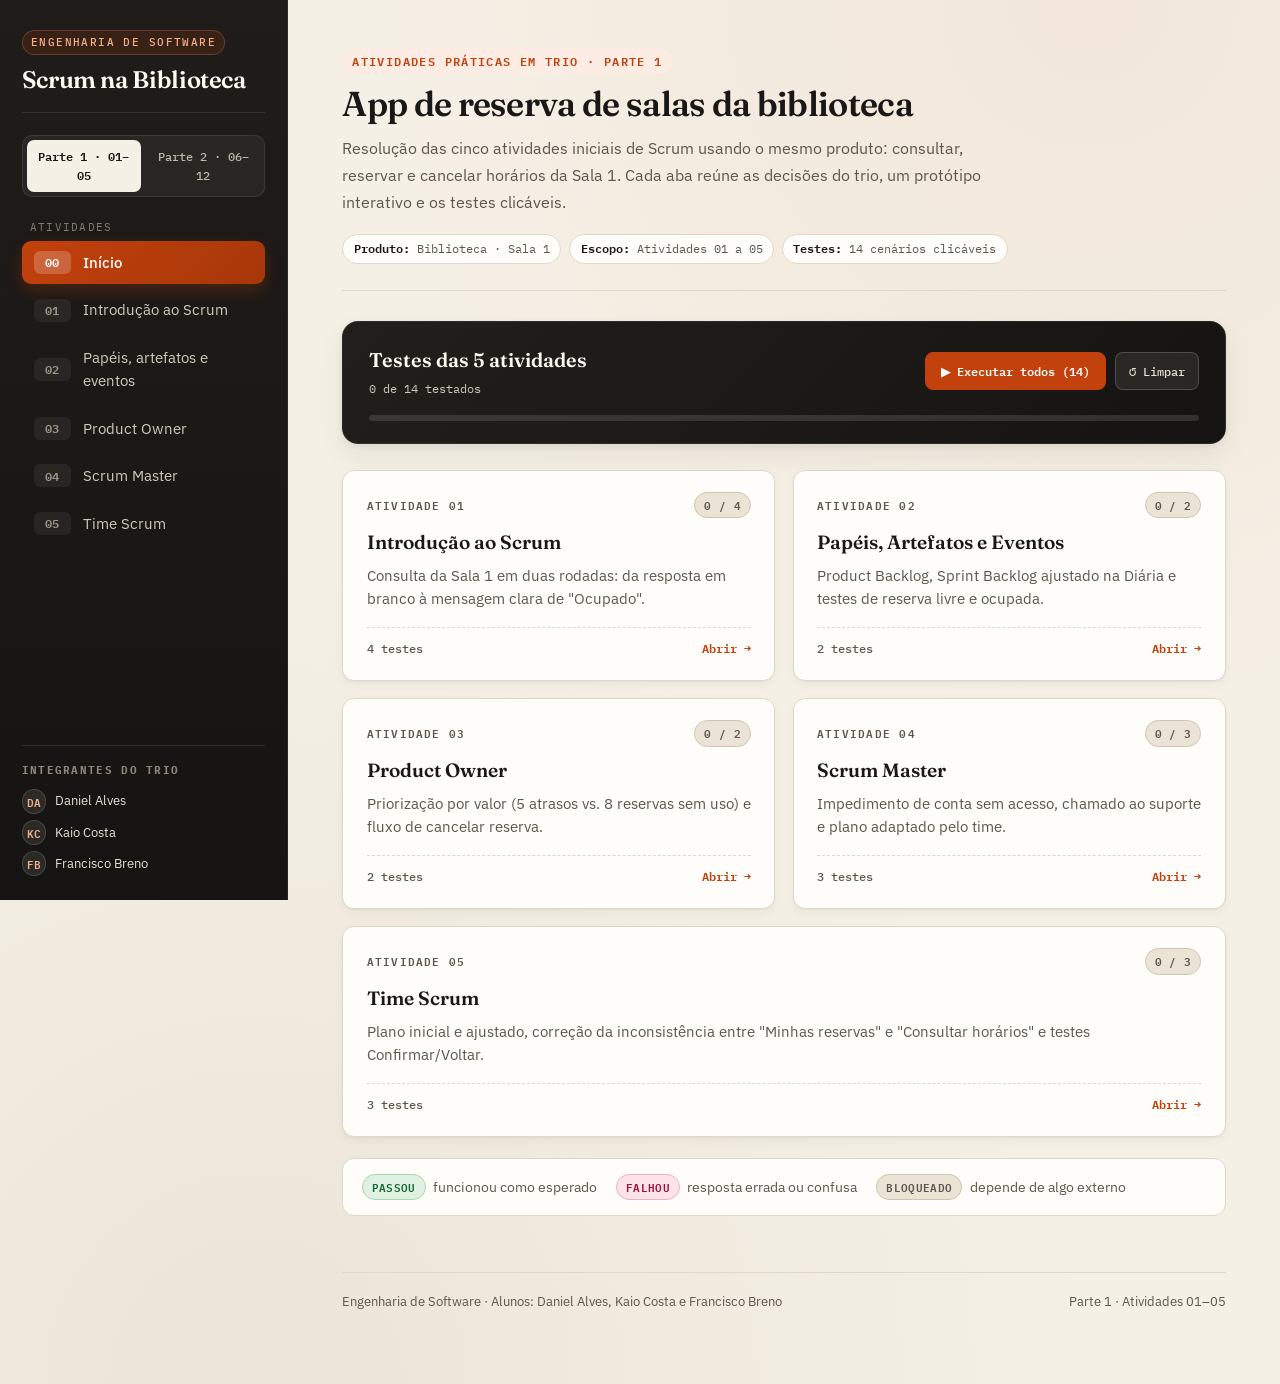
==== commit dac59645: "Refresh Scrum activities site Co-authored-by: Copilot App <223556219+Copilot@users.noreply.github.co" ====
--- a/scrum-atividades-eng-software/index.html
+++ b/scrum-atividades-eng-software/index.html
@@ -13,18 +13,31 @@
     <small>Engenharia de Software</small>
     <h1>Scrum na Biblioteca</h1>
   </div>
-  <nav>
-    <button class="active" data-tab="inicio"><span>00</span>Início</button>
-    <button data-tab="atv1"><span>01</span>Introdução ao Scrum</button>
-    <button data-tab="atv2"><span>02</span>Papéis, artefatos e eventos</button>
-    <button data-tab="atv3"><span>03</span>Product Owner</button>
-    <button data-tab="atv4"><span>04</span>Scrum Master</button>
-    <button data-tab="atv5"><span>05</span>Time Scrum</button>
-    <a class="nav-ext" href="pages/atividades-06-a-12.html"><span>Atividades 06–12</span><span>→</span></a>
-  </nav>
+
+  <div class="part-switch" aria-label="Alternar entre partes do trabalho">
+    <span class="current" aria-current="page">Parte 1 · 01–05</span>
+    <a href="pages/atividades-06-a-12.html">Parte 2 · 06–12</a>
+  </div>
+
+  <div>
+    <div class="nav-title">Atividades</div>
+    <nav>
+      <button class="active" data-tab="inicio"><span>00</span>Início</button>
+      <button data-tab="atv1"><span>01</span>Introdução ao Scrum</button>
+      <button data-tab="atv2"><span>02</span>Papéis, artefatos e eventos</button>
+      <button data-tab="atv3"><span>03</span>Product Owner</button>
+      <button data-tab="atv4"><span>04</span>Scrum Master</button>
+      <button data-tab="atv5"><span>05</span>Time Scrum</button>
+    </nav>
+  </div>
+
   <div class="team">
-    <strong>Alunos</strong>
-    Daniel Alves · Kaio Costa · Francisco Breno
+    <strong>Integrantes do trio</strong>
+    <div class="team-list">
+      <div class="member"><i>DA</i><span>Daniel Alves</span></div>
+      <div class="member"><i>KC</i><span>Kaio Costa</span></div>
+      <div class="member"><i>FB</i><span>Francisco Breno</span></div>
+    </div>
   </div>
 </aside>
 
@@ -32,26 +45,38 @@
 
 <!-- ================= INÍCIO ================= -->
 <section class="panel active" id="inicio">
-  <span class="kicker">Atividades práticas em trio</span>
-  <h2>App de reserva de salas da biblioteca</h2>
-  <p class="lead">
-    Resolução das cinco atividades de Scrum usando o mesmo produto: consultar, reservar e cancelar horários da Sala 1.
-    Cada aba traz as decisões do trio, um protótipo simples e os testes clicáveis.
-  </p>
+  <div class="panel-head">
+    <span class="kicker">Atividades práticas em trio · Parte 1</span>
+    <h2>App de reserva de salas da biblioteca</h2>
+    <p class="lead">
+      Resolução das cinco atividades iniciais de Scrum usando o mesmo produto: consultar, reservar e cancelar horários da Sala 1.
+      Cada aba reúne as decisões do trio, um protótipo interativo e os testes clicáveis.
+    </p>
+    <div class="meta-chips">
+      <span class="meta-chip"><b>Produto:</b> Biblioteca · Sala 1</span>
+      <span class="meta-chip"><b>Escopo:</b> Atividades 01 a 05</span>
+      <span class="meta-chip"><b>Testes:</b> 14 cenários clicáveis</span>
+    </div>
+  </div>
 
   <div class="test-bar">
-    <div>
-      <strong>Testes das 5 atividades</strong>
-      <small id="global-status">0 de 14 testados</small>
-    </div>
-    <div class="test-bar-actions">
-      <button class="run-all-btn" id="global-run-all">▶ Executar todos (14)</button>
-      <button class="subtle-btn dark" id="global-reset-all">↺ Limpar</button>
+    <div class="test-bar-top">
+      <div>
+        <strong>Testes das 5 atividades</strong>
+        <small id="global-status">0 de 14 testados</small>
+      </div>
+      <div class="test-bar-actions">
+        <button class="run-all-btn" id="global-run-all">▶ Executar todos (14)</button>
+        <button class="subtle-btn dark" id="global-reset-all">↺ Limpar</button>
+      </div>
+    </div>
+    <div class="progress-track" aria-hidden="true">
+      <div class="progress-fill" id="global-progress"></div>
     </div>
   </div>
 
   <div class="activity-cards">
-    <div class="act-card" data-goto="atv1">
+    <div class="act-card" data-goto="atv1" tabindex="0" role="button">
       <div>
         <div class="act-card-header">
           <span class="label">Atividade 01</span>
@@ -66,7 +91,7 @@
       </div>
     </div>
 
-    <div class="act-card" data-goto="atv2">
+    <div class="act-card" data-goto="atv2" tabindex="0" role="button">
       <div>
         <div class="act-card-header">
           <span class="label">Atividade 02</span>
@@ -81,7 +106,7 @@
       </div>
     </div>
 
-    <div class="act-card" data-goto="atv3">
+    <div class="act-card" data-goto="atv3" tabindex="0" role="button">
       <div>
         <div class="act-card-header">
           <span class="label">Atividade 03</span>
@@ -96,7 +121,7 @@
       </div>
     </div>
 
-    <div class="act-card" data-goto="atv4">
+    <div class="act-card" data-goto="atv4" tabindex="0" role="button">
       <div>
         <div class="act-card-header">
           <span class="label">Atividade 04</span>
@@ -111,7 +136,7 @@
       </div>
     </div>
 
-    <div class="act-card" data-goto="atv5">
+    <div class="act-card" data-goto="atv5" tabindex="0" role="button">
       <div>
         <div class="act-card-header">
           <span class="label">Atividade 05</span>
@@ -136,20 +161,24 @@
 
 <!-- ================= ATIVIDADE 01 ================= -->
 <section class="panel" id="atv1">
-  <span class="kicker">Atividade 01 · Introdução ao Scrum</span>
-  <h2>Consultar a Sala 1</h2>
-  <p class="lead">Cenário: 09h livre, 10h ocupada e 11h livre. O trio fez duas rodadas curtas e testou com um colega diferente em cada rodada.</p>
+  <div class="panel-head">
+    <span class="kicker">Atividade 01 · Introdução ao Scrum</span>
+    <h2>Consultar a Sala 1</h2>
+    <p class="lead">Cenário: 09h livre, 10h ocupada e 11h livre. O trio fez duas rodadas curtas e testou com um colega diferente em cada rodada.</p>
+  </div>
 
   <h3 data-n="1">Papéis por rodada</h3>
-  <table class="roles">
-    <tr><th>Rodada</th><th>Product Owner</th><th>Scrum Master</th><th>Developers</th></tr>
-    <tr><td>1</td><td>Daniel</td><td>Kaio</td><td>Francisco</td></tr>
-    <tr><td>2</td><td>Francisco</td><td>Daniel</td><td>Kaio</td></tr>
-  </table>
+  <div class="box table-wrap">
+    <table class="roles">
+      <tr><th>Rodada</th><th>Product Owner</th><th>Scrum Master</th><th>Developers</th></tr>
+      <tr><td>1</td><td>Daniel</td><td>Kaio</td><td>Francisco</td></tr>
+      <tr><td>2</td><td>Francisco</td><td>Daniel</td><td>Kaio</td></tr>
+    </table>
+  </div>
 
   <h3 data-n="2">Protótipo e testes</h3>
   <div class="lab">
-    <div>
+    <div class="lab-device">
       <div class="switch" id="a1-switch">
         <button class="on" data-r="1">Rodada 1</button>
         <button data-r="2">Rodada 2</button>
@@ -211,7 +240,7 @@
     </div>
   </div>
 
-  <div class="box" style="margin-top:1rem">
+  <div class="box" style="margin-top:1.15rem">
     <span class="label">Registro dos testes com colegas</span>
     <p><b>Rodada 1:</b> às 09h o colega viu "Livre" e entendeu. Às 10h a tela ficou em branco, ele clicou de novo e perguntou se tinha travado.</p>
     <p><b>Rodada 2:</b> colocamos a mensagem <i>"Ocupado — escolha outro horário"</i>. A segunda colega entendeu na hora que 10h já tinha gente usando.</p>
@@ -228,13 +257,20 @@
     <dt>4. Valor do Scrum</dt>
     <dd><b>Abertura:</b> assumimos no teste que a primeira versão confundia o usuário e mudamos a tela sem tentar justificar o erro.</dd>
   </dl>
+
+  <div class="panel-nav">
+    <button class="panel-nav-btn" data-goto="inicio">← Voltar ao Início</button>
+    <button class="panel-nav-btn primary" data-goto="atv2">Próxima: Atividade 02 →</button>
+  </div>
 </section>
 
 <!-- ================= ATIVIDADE 02 ================= -->
 <section class="panel" id="atv2">
-  <span class="kicker">Atividade 02 · Papéis, artefatos e eventos</span>
-  <h2>Reservar a Sala 1</h2>
-  <p class="lead">Product Owner: Daniel · Scrum Master: Kaio · Developers: Francisco</p>
+  <div class="panel-head">
+    <span class="kicker">Atividade 02 · Papéis, artefatos e eventos</span>
+    <h2>Reservar a Sala 1</h2>
+    <p class="lead">Product Owner: Daniel · Scrum Master: Kaio · Developers: Francisco</p>
+  </div>
 
   <h3 data-n="1">Product Backlog</h3>
   <div class="box">
@@ -268,13 +304,15 @@
 
   <h3 data-n="3">Protótipo e testes</h3>
   <div class="lab">
-    <div class="phone">
-      <div class="bar"><span>Reservar</span><span>Sala 1</span></div>
-      <button class="slot sel" data-time="09:00" id="a2-slot-09">09:00 <span class="tag ok" id="a2-tag-09">livre</span></button>
-      <button class="slot" data-time="10:00" id="a2-slot-10">10:00 <span class="tag no" id="a2-tag-10">ocupada</span></button>
-      <button class="phone-btn" id="a2-go">Confirmar reserva</button>
-      <div class="screen-out" id="a2-out">Escolha um horário</div>
-      <button class="subtle-btn" id="a2-reset" style="margin-top:.7rem;width:100%">↺ Reiniciar</button>
+    <div class="lab-device">
+      <div class="phone">
+        <div class="bar"><span>Reservar</span><span>Sala 1</span></div>
+        <button class="slot sel" data-time="09:00" id="a2-slot-09">09:00 <span class="tag ok" id="a2-tag-09">livre</span></button>
+        <button class="slot" data-time="10:00" id="a2-slot-10">10:00 <span class="tag no" id="a2-tag-10">ocupada</span></button>
+        <button class="phone-btn" id="a2-go">Confirmar reserva</button>
+        <div class="screen-out" id="a2-out">Escolha um horário</div>
+        <button class="subtle-btn" id="a2-reset" style="margin-top:.7rem;width:100%">↺ Reiniciar</button>
+      </div>
     </div>
     <div>
       <div class="summary">
@@ -316,13 +354,20 @@
       <p><b>Melhoria combinada:</b> escrever os casos de teste (incluindo os casos de erro) antes de desenhar as telas da próxima Sprint.</p>
     </div>
   </div>
+
+  <div class="panel-nav">
+    <button class="panel-nav-btn" data-goto="atv1">← Anterior: Atividade 01</button>
+    <button class="panel-nav-btn primary" data-goto="atv3">Próxima: Atividade 03 →</button>
+  </div>
 </section>
 
 <!-- ================= ATIVIDADE 03 ================= -->
 <section class="panel" id="atv3">
-  <span class="kicker">Atividade 03 · Product Owner</span>
-  <h2>Qual melhoria entra primeiro?</h2>
-  <p class="lead">O app já consulta e reserva salas, mas o time só entrega uma melhoria nesta semana: A) enviar lembrete, B) cancelar reserva ou C) personalizar cores.</p>
+  <div class="panel-head">
+    <span class="kicker">Atividade 03 · Product Owner</span>
+    <h2>Qual melhoria entra primeiro?</h2>
+    <p class="lead">O app já consulta e reserva salas, mas o time só entrega uma melhoria nesta semana: A) enviar lembrete, B) cancelar reserva ou C) personalizar cores.</p>
+  </div>
 
   <div class="box">
     <span class="label">Meta do Produto</span>
@@ -347,22 +392,24 @@
 
   <h3 data-n="→">Demonstração: cancelar reserva</h3>
   <div class="lab">
-    <div class="phone">
-      <div class="bar"><span>Minhas reservas</span><span>Daniel</span></div>
-      <div id="a3-card" style="border:1px solid #eee;border-radius:10px;padding:.85rem">
-        <b>Sala 1 · hoje 10:00</b><br><small>Confirmada</small>
-        <button class="phone-btn danger" id="a3-cancel">Cancelar reserva</button>
-      </div>
-      <div class="screen-out" id="a3-out">—</div>
-      <div style="margin-top:.9rem;border-top:1px dashed #ddd;padding-top:.75rem;font-size:.86rem">
-        <span class="label">Tela de outro estudante</span>
-        Sala 1 · 10:00 <span class="tag no" id="a3-peer">ocupada</span>
-      </div>
-      <button class="subtle-btn" id="a3-reset" style="margin-top:.75rem;width:100%">↺ Restaurar reserva</button>
-      <div class="modal" id="a3-modal"><div>
-        Cancelar a reserva da <b>Sala 1 às 10:00</b>? O horário ficará livre para outros colegas.
-        <div class="row"><button class="phone-btn" style="background:#888" id="a3-no">Voltar</button><button class="phone-btn danger" id="a3-yes">Cancelar</button></div>
-      </div></div>
+    <div class="lab-device">
+      <div class="phone">
+        <div class="bar"><span>Minhas reservas</span><span>Daniel</span></div>
+        <div id="a3-card" style="border:1px solid #e6e0d6;border-radius:10px;padding:.85rem;background:#fcfaf6">
+          <b>Sala 1 · hoje 10:00</b><br><small style="color:var(--ink-soft)">Confirmada</small>
+          <button class="phone-btn danger" id="a3-cancel" style="margin-top:.65rem">Cancelar reserva</button>
+        </div>
+        <div class="screen-out" id="a3-out">—</div>
+        <div style="margin-top:.9rem;border-top:1px dashed var(--line);padding-top:.75rem;font-size:.86rem">
+          <span class="label">Tela de outro estudante</span>
+          Sala 1 · 10:00 <span class="tag no" id="a3-peer">ocupada</span>
+        </div>
+        <button class="subtle-btn" id="a3-reset" style="margin-top:.75rem;width:100%">↺ Restaurar reserva</button>
+        <div class="modal" id="a3-modal"><div>
+          Cancelar a reserva da <b>Sala 1 às 10:00</b>? O horário ficará livre para outros colegas.
+          <div class="row"><button class="phone-btn muted" id="a3-no">Voltar</button><button class="phone-btn danger" id="a3-yes">Cancelar</button></div>
+        </div></div>
+      </div>
     </div>
     <div>
       <div class="summary">
@@ -390,13 +437,20 @@
       </div>
     </div>
   </div>
+
+  <div class="panel-nav">
+    <button class="panel-nav-btn" data-goto="atv2">← Anterior: Atividade 02</button>
+    <button class="panel-nav-btn primary" data-goto="atv4">Próxima: Atividade 04 →</button>
+  </div>
 </section>
 
 <!-- ================= ATIVIDADE 04 ================= -->
 <section class="panel" id="atv4">
-  <span class="kicker">Atividade 04 · Scrum Master</span>
-  <h2>A conta de teste perdeu o acesso</h2>
-  <p class="lead">Meta da Sprint: o estudante cancela uma reserva e o horário volta a ficar livre. O código está pronto para testar, mas a conta perdeu acesso ao ambiente de teste.</p>
+  <div class="panel-head">
+    <span class="kicker">Atividade 04 · Scrum Master</span>
+    <h2>A conta de teste perdeu o acesso</h2>
+    <p class="lead">Meta da Sprint: o estudante cancela uma reserva e o horário volta a ficar livre. O código está pronto para testar, mas a conta perdeu acesso ao ambiente de teste.</p>
+  </div>
 
   <h3 data-n="1">Conversa 1 e encaminhamento (SM Kaio · PO Daniel · Dev Francisco)</h3>
   <div class="box">
@@ -408,7 +462,7 @@
   </div>
 
   <div class="cols">
-    <div class="box">
+    <div class="box table-wrap">
       <span class="label">Registro do impedimento</span>
       <table class="roles">
         <tr><td><b>Impedimento</b></td><td>Conta de teste sem acesso ao ambiente de teste</td></tr>
@@ -458,7 +512,7 @@
 
   <h3 data-n="3">Simulação do ambiente de teste</h3>
   <div class="lab">
-    <div>
+    <div class="lab-device">
       <div class="switch" id="a4-switch">
         <button class="on" data-d="hoje">Hoje (sem acesso)</button>
         <button data-d="amanha">Amanhã (acesso voltou)</button>
@@ -466,12 +520,13 @@
 
       <div class="phone">
         <div class="bar"><span>Ambiente de teste</span><span>Sala 1</span></div>
-        <div style="font-size:.9rem;margin-bottom:.7rem">
-          Conta de teste: <span class="tag no" id="a4-auth-tag">Sem acesso</span>
-        </div>
-        <div style="border:1px solid #eee;border-radius:10px;padding:.75rem;font-size:.88rem;margin-bottom:.6rem">
+        <div style="font-size:.88rem;margin-bottom:.7rem;display:flex;justify-content:space-between;align-items:center">
+          <span>Conta de teste:</span>
+          <span class="tag no" id="a4-auth-tag">Sem acesso</span>
+        </div>
+        <div style="border:1px solid #e6e0d6;border-radius:10px;padding:.75rem;font-size:.86rem;margin-bottom:.6rem;background:#fcfaf6">
           <b>Reserva fictícia:</b> Sala 1 · 10:00<br>
-          Status atual: <span class="tag no" id="a4-slot-tag">ocupada</span>
+          <span style="display:inline-flex;align-items:center;gap:.4rem;margin-top:.3rem">Status atual: <span class="tag no" id="a4-slot-tag">ocupada</span></span>
         </div>
         <button class="phone-btn" id="a4-try-btn">Entrar e testar cancelamento</button>
         <div class="screen-out" id="a4-out">Clique para testar a conta no ambiente</div>
@@ -513,24 +568,31 @@
         </div>
       </div>
 
-      <p style="color:var(--ink-soft);font-size:.88rem;margin-top:.6rem">
+      <p class="note">
         Em <b>Hoje</b>, os testes ficam bloqueados por falta de acesso. Mude para <b>Amanhã</b> para simular depois que o suporte liberou a conta.
       </p>
     </div>
   </div>
+
+  <div class="panel-nav">
+    <button class="panel-nav-btn" data-goto="atv3">← Anterior: Atividade 03</button>
+    <button class="panel-nav-btn primary" data-goto="atv5">Próxima: Atividade 05 →</button>
+  </div>
 </section>
 
 <!-- ================= ATIVIDADE 05 ================= -->
 <section class="panel" id="atv5">
-  <span class="kicker">Atividade 05 · Time Scrum</span>
-  <h2>Organizar o trabalho e corrigir a inconsistência</h2>
-  <p class="lead">
-    O time recuperou o acesso aos testes e retomou o cancelamento. A Sala 1 está reservada por <b>Ana às 10h</b>.
-    Meta da Sprint: permitir que Ana cancele sua reserva e que outro estudante veja o horário liberado na consulta.
-  </p>
+  <div class="panel-head">
+    <span class="kicker">Atividade 05 · Time Scrum</span>
+    <h2>Organizar o trabalho e corrigir a inconsistência</h2>
+    <p class="lead">
+      O time recuperou o acesso aos testes e retomou o cancelamento. A Sala 1 está reservada por <b>Ana às 10h</b>.
+      Meta da Sprint: permitir que Ana cancele sua reserva e que outro estudante veja o horário liberado na consulta.
+    </p>
+  </div>
 
   <h3 data-n="1">Responsabilidades do Time Scrum</h3>
-  <div class="box">
+  <div class="box table-wrap">
     <table class="roles">
       <tr><th>Papel</th><th>Aluno</th><th>Contribuição na simulação</th></tr>
       <tr>
@@ -552,7 +614,7 @@
   </div>
 
   <h3 data-n="2">Plano inicial da Sprint</h3>
-  <div class="box">
+  <div class="box table-wrap">
     <span class="label">Meta da Sprint</span>
     <p class="quote">Permitir que Ana cancele sua reserva e que outro estudante consiga ver o horário liberado na consulta.</p>
     <table class="roles" style="margin-top:.7rem">
@@ -572,7 +634,7 @@
       <p><b>Kaio (SM):</b> "O que precisa mudar no fluxo e como podemos nos ajudar para corrigir e testar rápido?"</p>
       <p><b>Francisco (Dev):</b> "Faltou o botão Confirmar atualizar a consulta da Sala 1 às 10h para livre."</p>
     </div>
-    <div class="box">
+    <div class="box table-wrap">
       <span class="label">Ajuste registrado no plano</span>
       <table class="roles">
         <tr><td><b>O que vai mudar</b></td><td>Ao escolher "Confirmar" em "Minhas reservas", liberar a Sala 1 às 10h também em "Consultar horários". Se escolher "Voltar", manter tudo como está.</td></tr>
@@ -584,7 +646,7 @@
 
   <h3 data-n="4">Protótipo das duas telas e testes (Confirmar e Voltar)</h3>
   <div class="lab">
-    <div>
+    <div class="lab-device">
       <div class="switch" id="a5-switch">
         <button class="on" data-v="bug">1ª demonstração (com falha)</button>
         <button data-v="ok">Versão corrigida</button>
@@ -593,12 +655,12 @@
       <div class="phone">
         <div class="sub-screen">
           <div class="bar"><span>Minhas reservas</span><span>Ana</span></div>
-          <div style="font-size:.88rem;margin-bottom:.5rem">
-            <b>Sala 1 · 10:00</b><br>
-            Reserva: <span class="tag no" id="a5-ana-tag">Ativa</span>
+          <div style="font-size:.88rem;margin-bottom:.5rem;display:flex;justify-content:space-between;align-items:center">
+            <b>Sala 1 · 10:00</b>
+            <span class="tag no" id="a5-ana-tag">Ativa</span>
           </div>
           <button class="phone-btn danger" id="a5-start-cancel">Cancelar reserva</button>
-          <div id="a5-choice-box" style="display:none;margin-top:.55rem;padding:.6rem;background:#fff;border:1px solid var(--line);border-radius:8px;font-size:.85rem">
+          <div id="a5-choice-box" style="display:none;margin-top:.55rem;padding:.65rem;background:#fff;border:1px solid var(--line);border-radius:8px;font-size:.84rem">
             Confirmar o cancelamento da Sala 1 às 10:00?
             <div class="btn-row">
               <button class="phone-btn muted" id="a5-back-btn">Voltar</button>
@@ -610,8 +672,8 @@
 
         <div class="sub-screen">
           <div class="bar"><span>Consultar horários</span><span>Estudante</span></div>
-          <div style="font-size:.88rem;margin-bottom:.45rem">
-            <b>Sala 1 · 10:00</b> — consulta de outro estudante
+          <div style="font-size:.86rem;margin-bottom:.45rem;color:var(--ink-soft)">
+            <b style="color:var(--ink)">Sala 1 · 10:00</b> — consulta de outro estudante
           </div>
           <button class="phone-btn" id="a5-check-btn">Consultar Sala 1 (10:00)</button>
           <div class="screen-out no" id="a5-peer-out" style="min-height:48px;margin-top:.6rem">Ocupada</div>
@@ -656,16 +718,24 @@
         </div>
       </div>
 
-      <div class="box" style="margin-top:.85rem">
+      <div class="box" style="margin-top:.9rem">
         <span class="label">Troca de funções entre os casos de teste</span>
         <p><b>Caso A — Confirmar:</b> Ana = Daniel · Outro estudante = Kaio · Aplicativo = Francisco.</p>
         <p><b>Caso B — Voltar:</b> Ana = Francisco · Outro estudante = Daniel · Aplicativo = Kaio.</p>
       </div>
     </div>
   </div>
+
+  <div class="panel-nav">
+    <button class="panel-nav-btn" data-goto="atv4">← Anterior: Atividade 04</button>
+    <a class="panel-nav-btn primary" href="pages/atividades-06-a-12.html">Ir para Parte 2 (Atividades 06–12) →</a>
+  </div>
 </section>
 
-<footer>Engenharia de Software · Alunos: Daniel Alves, Kaio Costa e Francisco Breno</footer>
+<footer>
+  <span>Engenharia de Software · Alunos: Daniel Alves, Kaio Costa e Francisco Breno</span>
+  <span>Parte 1 · Atividades 01–05</span>
+</footer>
 </main>
 
 <script src="assets/js/core.js"></script>
--- a/scrum-atividades-eng-software/assets/css/style.css
+++ b/scrum-atividades-eng-software/assets/css/style.css
@@ -1,471 +1,1146 @@
-@import url('https://fonts.googleapis.com/css2?family=Fraunces:opsz,wght@9..144,500;9..144,700&family=IBM+Plex+Sans:wght@400;500;600&family=IBM+Plex+Mono:wght@400;600&display=swap');
+@import url('https://fonts.googleapis.com/css2?family=Fraunces:opsz,wght@9..144,500;9..144,600;9..144,700&family=IBM+Plex+Sans:wght@400;500;600&family=IBM+Plex+Mono:wght@400;500;600&display=swap');
 
 :root {
-  --paper: #f4efe6;
-  --paper-2: #ebe4d6;
-  --ink: #1f1d1a;
-  --ink-soft: #5b564e;
-  --line: #d6cdbb;
+  --paper: #f5f0e6;
+  --paper-2: #ebe3d5;
+  --surface: #fffdf9;
+  --surface-2: #faf6ee;
+  --ink: #1a1816;
+  --ink-2: #2b2723;
+  --ink-soft: #5c564d;
+  --line: #dfd7c8;
+  --line-strong: #cfc4b0;
   --accent: #c2410c;
+  --accent-hover: #9a3412;
+  --accent-soft: #fdece3;
   --green: #166534;
-  --green-bg: #dcefdc;
+  --green-bg: #dff2e1;
+  --green-line: #a7d7ae;
   --red: #9f1239;
-  --red-bg: #f8dde3;
-  --amber-bg: #f6e7c1;
+  --red-bg: #fbe3e8;
+  --red-line: #ebb3c0;
+  --amber: #92400e;
+  --amber-bg: #fbf0d9;
+  --amber-line: #e9c98a;
   --serif: 'Fraunces', Georgia, serif;
-  --sans: 'IBM Plex Sans', system-ui, sans-serif;
+  --sans: 'IBM Plex Sans', system-ui, -apple-system, sans-serif;
   --mono: 'IBM Plex Mono', Consolas, monospace;
+  --radius-sm: 8px;
+  --radius-md: 12px;
+  --radius-lg: 16px;
+  --shadow-sm: 0 1px 2px rgba(26, 24, 22, 0.05), 0 4px 12px rgba(26, 24, 22, 0.04);
+  --shadow-md: 0 2px 6px rgba(26, 24, 22, 0.06), 0 12px 28px rgba(26, 24, 22, 0.07);
+  --shadow-phone: 0 18px 38px -12px rgba(26, 24, 22, 0.24), 0 4px 12px rgba(26, 24, 22, 0.1);
 }
 
 * { box-sizing: border-box; margin: 0; padding: 0; }
+
+html { scroll-behavior: smooth; }
 
 body {
   font-family: var(--sans);
-  background: var(--paper);
-  color: var(--ink);
-  line-height: 1.6;
+  background:
+    radial-gradient(circle at 85% 0%, rgba(194, 65, 12, 0.055), transparent 42%),
+    radial-gradient(circle at 20% 100%, rgba(214, 205, 187, 0.32), transparent 48%),
+    var(--paper);
+  color: var(--ink);
+  line-height: 1.62;
   display: grid;
-  grid-template-columns: 260px 1fr;
+  grid-template-columns: 288px minmax(0, 1fr);
   min-height: 100vh;
+  -webkit-font-smoothing: antialiased;
+}
+
+:focus-visible {
+  outline: 2px solid var(--accent);
+  outline-offset: 2px;
 }
 
 /* ---------- Barra lateral ---------- */
 aside {
-  background: var(--ink);
+  background: linear-gradient(180deg, #1f1c19 0%, #161412 100%);
   color: var(--paper);
-  padding: 2rem 1.4rem;
+  padding: 1.75rem 1.35rem 1.5rem;
   position: sticky;
   top: 0;
   height: 100vh;
   display: flex;
   flex-direction: column;
-  gap: 2rem;
+  gap: 1.35rem;
+  border-right: 1px solid rgba(255, 250, 242, 0.07);
+  overflow-y: auto;
+}
+
+.brand {
+  padding-bottom: 1.15rem;
+  border-bottom: 1px solid rgba(255, 250, 242, 0.1);
 }
 .brand small {
-  font-family: var(--mono);
-  font-size: .72rem;
-  letter-spacing: .12em;
+  display: inline-block;
+  font-family: var(--mono);
+  font-size: 0.68rem;
+  font-weight: 500;
+  letter-spacing: 0.13em;
   text-transform: uppercase;
-  color: #d9a07f;
+  color: #efb08c;
+  background: rgba(194, 65, 12, 0.16);
+  border: 1px solid rgba(239, 176, 140, 0.22);
+  padding: 0.18rem 0.52rem;
+  border-radius: 999px;
 }
 .brand h1 {
   font-family: var(--serif);
   font-size: 1.5rem;
-  line-height: 1.15;
-  margin-top: .4rem;
-}
-nav { display: flex; flex-direction: column; gap: .25rem; }
+  font-weight: 600;
+  line-height: 1.16;
+  margin-top: 0.65rem;
+  letter-spacing: -0.015em;
+  color: #fffaf2;
+}
+
+/* Seletor de parte (Parte 1 / Parte 2) */
+.part-switch {
+  display: grid;
+  grid-template-columns: 1fr 1fr;
+  gap: 0.3rem;
+  background: rgba(255, 250, 242, 0.05);
+  border: 1px solid rgba(255, 250, 242, 0.09);
+  padding: 0.25rem;
+  border-radius: 10px;
+}
+.part-switch a,
+.part-switch span {
+  text-align: center;
+  font-family: var(--mono);
+  font-size: 0.74rem;
+  font-weight: 500;
+  padding: 0.44rem 0.4rem;
+  border-radius: 7px;
+  text-decoration: none;
+  transition: background 0.16s ease, color 0.16s ease;
+}
+.part-switch .current {
+  background: var(--paper);
+  color: var(--ink);
+  font-weight: 600;
+}
+.part-switch a {
+  color: #bfb7a8;
+}
+.part-switch a:hover {
+  background: rgba(255, 250, 242, 0.1);
+  color: #fff;
+}
+
+.nav-title {
+  font-family: var(--mono);
+  font-size: 0.68rem;
+  letter-spacing: 0.12em;
+  text-transform: uppercase;
+  color: #847c6f;
+  padding: 0 0.5rem;
+  margin-bottom: 0.3rem;
+}
+
+nav {
+  display: flex;
+  flex-direction: column;
+  gap: 0.25rem;
+}
 nav button {
   all: unset;
   cursor: pointer;
   display: flex;
-  gap: .8rem;
-  align-items: baseline;
-  padding: .65rem .75rem;
+  gap: 0.75rem;
+  align-items: center;
+  padding: 0.62rem 0.75rem;
+  border-radius: 9px;
+  color: #d1c9ba;
+  font-size: 0.91rem;
+  font-weight: 400;
+  transition: background 0.16s ease, color 0.16s ease, transform 0.16s ease;
+}
+nav button span {
+  font-family: var(--mono);
+  font-size: 0.72rem;
+  font-weight: 600;
+  color: #9e9587;
+  background: rgba(255, 250, 242, 0.06);
+  min-width: 2.35rem;
+  text-align: center;
+  padding: 0.14rem 0.35rem;
   border-radius: 6px;
-  color: #cfc7b8;
-  font-size: .94rem;
-}
-nav button span {
-  font-family: var(--mono);
-  font-size: .8rem;
-  color: #8a8275;
-}
-nav button:hover { background: #2e2b27; color: #fff; }
-nav button.active { background: var(--accent); color: #fff; }
-nav button.active span { color: #ffe1cf; }
-.nav-ext {
-  display: flex;
-  justify-content: space-between;
-  align-items: center;
-  margin-top: .6rem;
-  padding: .6rem .75rem;
-  border-radius: 6px;
-  border: 1px dashed #4d473f;
-  color: #d9a07f;
-  text-decoration: none;
-  font-size: .86rem;
-  font-family: var(--mono);
-}
-.nav-ext:hover { background: #2e2b27; color: #fff; border-color: #d9a07f; }
+  transition: background 0.16s ease, color 0.16s ease;
+}
+nav button:hover {
+  background: rgba(255, 250, 242, 0.08);
+  color: #fff;
+  transform: translateX(2px);
+}
+nav button:hover span {
+  color: #f2d2be;
+  background: rgba(255, 250, 242, 0.11);
+}
+nav button.active {
+  background: linear-gradient(135deg, var(--accent) 0%, #a83709 100%);
+  color: #fff;
+  font-weight: 500;
+  box-shadow: 0 6px 16px rgba(194, 65, 12, 0.28);
+}
+nav button.active span {
+  background: rgba(255, 255, 255, 0.2);
+  color: #fff;
+}
+
 .team {
   margin-top: auto;
-  font-size: .82rem;
-  color: #a69e90;
-  border-top: 1px solid #3a3631;
+  font-size: 0.8rem;
+  color: #b4ac9d;
+  border-top: 1px solid rgba(255, 250, 242, 0.1);
   padding-top: 1rem;
 }
-.team strong { color: var(--paper); display: block; margin-bottom: .25rem; }
-
-/* ---------- Conteúdo ---------- */
-main { padding: 2.8rem 3.2rem 4.5rem; max-width: 1040px; }
+.team strong {
+  font-family: var(--mono);
+  font-size: 0.68rem;
+  text-transform: uppercase;
+  letter-spacing: 0.12em;
+  color: #8f8679;
+  display: block;
+  margin-bottom: 0.55rem;
+}
+.team-list {
+  display: flex;
+  flex-direction: column;
+  gap: 0.4rem;
+}
+.member {
+  display: flex;
+  align-items: center;
+  gap: 0.55rem;
+  color: #e6dfd2;
+  font-size: 0.83rem;
+}
+.member i {
+  font-style: normal;
+  font-family: var(--mono);
+  font-size: 0.67rem;
+  font-weight: 600;
+  width: 1.55rem;
+  height: 1.55rem;
+  border-radius: 999px;
+  background: rgba(255, 250, 242, 0.09);
+  border: 1px solid rgba(255, 250, 242, 0.14);
+  color: #efb08c;
+  display: inline-flex;
+  align-items: center;
+  justify-content: center;
+  flex-shrink: 0;
+}
+
+/* ---------- Área principal ---------- */
+main {
+  width: 100%;
+  max-width: 1080px;
+  margin: 0 auto;
+  padding: 3rem 3.4rem 4.5rem;
+}
+
 .panel { display: none; }
-.panel.active { display: block; animation: in .2s ease; }
-@keyframes in { from { opacity: 0; transform: translateY(4px); } }
+.panel.active { display: block; animation: panelIn 0.24s cubic-bezier(0.22, 1, 0.36, 1); }
+@keyframes panelIn {
+  from { opacity: 0; transform: translateY(8px); }
+  to { opacity: 1; transform: translateY(0); }
+}
+
+.panel-head {
+  padding-bottom: 1.65rem;
+  margin-bottom: 1.85rem;
+  border-bottom: 1px solid var(--line);
+}
 
 .kicker {
-  font-family: var(--mono);
-  font-size: .76rem;
-  letter-spacing: .14em;
+  display: inline-block;
+  font-family: var(--mono);
+  font-size: 0.72rem;
+  font-weight: 600;
+  letter-spacing: 0.12em;
   text-transform: uppercase;
   color: var(--accent);
-}
+  background: var(--accent-soft);
+  padding: 0.24rem 0.62rem;
+  border-radius: 999px;
+  margin-bottom: 0.65rem;
+}
+
 h2 {
   font-family: var(--serif);
-  font-size: 2.25rem;
+  font-size: clamp(1.85rem, 2.7vw, 2.45rem);
+  font-weight: 600;
   line-height: 1.12;
-  margin: .3rem 0 .7rem;
-}
-.lead { font-size: 1.05rem; color: var(--ink-soft); max-width: 68ch; margin-bottom: 2rem; }
+  letter-spacing: -0.02em;
+  margin-bottom: 0.7rem;
+  color: var(--ink);
+}
+
+.lead {
+  font-size: 1.03rem;
+  color: var(--ink-soft);
+  max-width: 68ch;
+  line-height: 1.65;
+}
+
+.meta-chips {
+  display: flex;
+  flex-wrap: wrap;
+  gap: 0.5rem;
+  margin-top: 1.1rem;
+}
+.meta-chip {
+  font-family: var(--mono);
+  font-size: 0.74rem;
+  color: var(--ink-soft);
+  background: var(--surface);
+  border: 1px solid var(--line);
+  padding: 0.28rem 0.65rem;
+  border-radius: 999px;
+}
+.meta-chip b { color: var(--ink); font-weight: 600; }
 
 h3 {
   font-family: var(--serif);
-  font-size: 1.3rem;
-  margin: 2.1rem 0 .9rem;
-  display: flex;
-  align-items: center;
-  gap: .65rem;
+  font-size: 1.34rem;
+  font-weight: 600;
+  letter-spacing: -0.01em;
+  margin: 2.35rem 0 1rem;
+  display: flex;
+  align-items: center;
+  gap: 0.7rem;
+  color: var(--ink);
 }
 h3::before {
   content: attr(data-n);
   font-family: var(--mono);
-  font-size: .78rem;
+  font-size: 0.74rem;
+  font-weight: 600;
   background: var(--ink);
   color: var(--paper);
-  padding: .1rem .45rem;
-  border-radius: 4px;
-}
-
-p + p { margin-top: .55rem; }
-code { font-family: var(--mono); font-size: .86em; background: var(--paper-2); padding: .08rem .3rem; border-radius: 4px; }
+  padding: 0.18rem 0.5rem;
+  border-radius: 6px;
+  letter-spacing: 0.03em;
+}
+
+p + p { margin-top: 0.6rem; }
+ul { line-height: 1.65; }
+ul li + li { margin-top: 0.25rem; }
+
+code {
+  font-family: var(--mono);
+  font-size: 0.85em;
+  background: var(--paper-2);
+  color: var(--ink);
+  padding: 0.1rem 0.36rem;
+  border-radius: 5px;
+  border: 1px solid rgba(26, 24, 22, 0.06);
+}
 
 .box {
-  background: #fffaf2;
+  background: var(--surface);
   border: 1px solid var(--line);
-  border-radius: 10px;
-  padding: 1.3rem 1.5rem;
-  margin-bottom: 1rem;
-}
-.cols { display: grid; grid-template-columns: 1fr 1fr; gap: 1.1rem; }
+  border-radius: var(--radius-md);
+  padding: 1.35rem 1.55rem;
+  margin-bottom: 1.1rem;
+  box-shadow: var(--shadow-sm);
+}
+
+.cols {
+  display: grid;
+  grid-template-columns: repeat(2, minmax(0, 1fr));
+  gap: 1.15rem;
+  margin-bottom: 1.1rem;
+}
+.cols > .box { margin-bottom: 0; }
 
 .quote {
   border-left: 3px solid var(--accent);
-  padding: .35rem 0 .35rem 1rem;
+  background: var(--surface-2);
+  padding: 0.75rem 1.1rem;
+  border-radius: 0 var(--radius-sm) var(--radius-sm) 0;
   font-family: var(--serif);
-  font-size: 1.1rem;
-  margin: .5rem 0;
+  font-size: 1.08rem;
+  line-height: 1.48;
+  color: var(--ink);
+  margin: 0.5rem 0 0.75rem;
 }
 
 .label {
   font-family: var(--mono);
-  font-size: .72rem;
+  font-size: 0.7rem;
+  font-weight: 600;
   text-transform: uppercase;
-  letter-spacing: .1em;
+  letter-spacing: 0.11em;
   color: var(--ink-soft);
   display: block;
-  margin-bottom: .3rem;
-}
-
-/* tabelas */
-.roles { width: 100%; border-collapse: collapse; font-size: .94rem; }
-.roles th, .roles td { text-align: left; padding: .55rem .75rem; border-bottom: 1px solid var(--line); vertical-align: top; }
-.roles th { font-family: var(--mono); font-size: .72rem; text-transform: uppercase; color: var(--ink-soft); letter-spacing: .08em; }
-.table-wrap { overflow-x: auto; }
-
-/* linha do tempo */
-.timeline { display: grid; grid-template-columns: repeat(4, 1fr); gap: .8rem; margin-top: .6rem; }
+  margin-bottom: 0.5rem;
+}
+
+/* ---------- Tabelas ---------- */
+.table-wrap {
+  overflow-x: auto;
+  -webkit-overflow-scrolling: touch;
+}
+.roles {
+  width: 100%;
+  border-collapse: collapse;
+  font-size: 0.92rem;
+}
+.roles th,
+.roles td {
+  text-align: left;
+  padding: 0.68rem 0.85rem;
+  border-bottom: 1px solid var(--line);
+  vertical-align: top;
+}
+.roles tr:last-child td { border-bottom: none; }
+.roles th {
+  font-family: var(--mono);
+  font-size: 0.7rem;
+  font-weight: 600;
+  text-transform: uppercase;
+  color: var(--ink-soft);
+  letter-spacing: 0.09em;
+  background: var(--surface-2);
+  border-bottom: 1px solid var(--line-strong);
+}
+.roles tr:hover td { background: rgba(245, 240, 230, 0.45); }
+
+/* ---------- Linha do tempo ---------- */
+.timeline {
+  display: grid;
+  grid-template-columns: repeat(4, minmax(0, 1fr));
+  gap: 0.85rem;
+  margin-top: 0.7rem;
+}
 .t-step {
-  background: var(--paper);
+  background: var(--surface-2);
   border: 1px solid var(--line);
   border-top: 3px solid var(--accent);
-  border-radius: 8px;
-  padding: .85rem;
-  font-size: .88rem;
-}
-.t-step small { font-family: var(--mono); font-size: .72rem; text-transform: uppercase; color: var(--accent); display: block; margin-bottom: .2rem; }
-.t-step strong { display: block; margin-bottom: .35rem; }
-.t-step p { color: var(--ink-soft); font-size: .84rem; line-height: 1.45; }
-
-/* backlog ordenado */
+  border-radius: var(--radius-sm);
+  padding: 0.95rem 1rem;
+  font-size: 0.88rem;
+  display: flex;
+  flex-direction: column;
+}
+.t-step small {
+  font-family: var(--mono);
+  font-size: 0.68rem;
+  font-weight: 600;
+  text-transform: uppercase;
+  letter-spacing: 0.06em;
+  color: var(--accent);
+  display: block;
+  margin-bottom: 0.3rem;
+}
+.t-step strong {
+  font-family: var(--serif);
+  font-size: 1.02rem;
+  display: block;
+  margin-bottom: 0.38rem;
+  color: var(--ink);
+}
+.t-step p {
+  color: var(--ink-soft);
+  font-size: 0.84rem;
+  line-height: 1.48;
+}
+
+/* ---------- Backlog ordenado ---------- */
 ol.backlog { list-style: none; counter-reset: b; }
 ol.backlog li {
   counter-increment: b;
   display: grid;
-  grid-template-columns: 2.2rem 1fr auto;
-  gap: .8rem;
-  align-items: center;
-  padding: .75rem 0;
+  grid-template-columns: 2.3rem 1fr auto;
+  gap: 0.85rem;
+  align-items: center;
+  padding: 0.82rem 0.65rem;
   border-bottom: 1px dashed var(--line);
+  border-radius: var(--radius-sm);
+  transition: background 0.15s ease;
 }
 ol.backlog li:last-child { border-bottom: none; }
 ol.backlog li::before {
   content: counter(b);
-  font-family: var(--serif);
-  font-size: 1.5rem;
+  font-family: var(--mono);
+  font-size: 0.84rem;
+  font-weight: 600;
+  width: 2rem;
+  height: 2rem;
+  border-radius: 999px;
+  background: var(--accent-soft);
   color: var(--accent);
-}
-ol.backlog small { display: block; color: var(--ink-soft); }
-.moved { background: var(--amber-bg); border-radius: 6px; padding-left: .5rem !important; padding-right: .5rem !important; }
-
+  display: inline-flex;
+  align-items: center;
+  justify-content: center;
+}
+ol.backlog small {
+  display: block;
+  color: var(--ink-soft);
+  margin-top: 0.15rem;
+  font-size: 0.86rem;
+}
+.moved {
+  background: var(--amber-bg);
+  border: 1px solid var(--amber-line);
+  margin-bottom: 0.35rem;
+}
+
+/* ---------- Tags de status ---------- */
 .tag {
   font-family: var(--mono);
-  font-size: .72rem;
-  padding: .15rem .5rem;
-  border-radius: 4px;
+  font-size: 0.7rem;
+  font-weight: 600;
+  letter-spacing: 0.03em;
+  padding: 0.2rem 0.56rem;
+  border-radius: 999px;
   white-space: nowrap;
-  border: 1px solid currentColor;
-  display: inline-block;
-}
-.tag.ok { color: var(--green); background: var(--green-bg); }
-.tag.no { color: var(--red); background: var(--red-bg); }
-.tag.wait { color: var(--ink-soft); background: var(--paper-2); }
+  border: 1px solid transparent;
+  display: inline-flex;
+  align-items: center;
+  gap: 0.3rem;
+}
+.tag.ok { color: var(--green); background: var(--green-bg); border-color: var(--green-line); }
+.tag.no { color: var(--red); background: var(--red-bg); border-color: var(--red-line); }
+.tag.wait { color: var(--ink-soft); background: var(--paper-2); border-color: var(--line-strong); }
 
 /* ---------- Barra de testes no Início ---------- */
 .test-bar {
-  background: var(--ink);
+  background: linear-gradient(135deg, #211e1b 0%, #161412 100%);
   color: var(--paper);
-  border-radius: 10px;
-  padding: 1.2rem 1.5rem;
-  margin-bottom: 1.5rem;
+  border-radius: var(--radius-lg);
+  padding: 1.35rem 1.6rem;
+  margin-bottom: 1.65rem;
+  box-shadow: var(--shadow-md);
+  border: 1px solid rgba(255, 250, 242, 0.08);
+}
+.test-bar-top {
   display: flex;
   justify-content: space-between;
   align-items: center;
   flex-wrap: wrap;
   gap: 1rem;
 }
-.test-bar strong { font-family: var(--serif); font-size: 1.2rem; display: block; }
-.test-bar small { font-family: var(--mono); font-size: .78rem; color: #cfc7b8; }
-.test-bar-actions { display: flex; gap: .6rem; flex-wrap: wrap; }
+.test-bar strong {
+  font-family: var(--serif);
+  font-size: 1.24rem;
+  font-weight: 600;
+  display: block;
+  color: #fffaf2;
+}
+.test-bar small {
+  font-family: var(--mono);
+  font-size: 0.78rem;
+  color: #cfc7b8;
+  display: block;
+  margin-top: 0.15rem;
+}
+.test-bar-actions { display: flex; gap: 0.6rem; flex-wrap: wrap; }
+
+.progress-track {
+  height: 6px;
+  width: 100%;
+  background: rgba(255, 250, 242, 0.12);
+  border-radius: 999px;
+  overflow: hidden;
+  margin-top: 1.05rem;
+}
+.progress-fill {
+  height: 100%;
+  width: 0%;
+  background: linear-gradient(90deg, #ea580c 0%, #f59e0b 55%, #22c55e 100%);
+  border-radius: 999px;
+  transition: width 0.32s cubic-bezier(0.22, 1, 0.36, 1);
+}
 
 .legend {
   display: flex;
   flex-wrap: wrap;
+  align-items: center;
   gap: 1.2rem;
-  font-size: .88rem;
-  color: var(--ink-soft);
-  margin-top: 1.2rem;
-}
-
+  font-size: 0.86rem;
+  color: var(--ink-soft);
+  margin-top: 1.35rem;
+  padding: 0.9rem 1.15rem;
+  background: var(--surface);
+  border: 1px solid var(--line);
+  border-radius: var(--radius-md);
+}
+.legend > span { display: inline-flex; align-items: center; gap: 0.45rem; }
+
+/* ---------- Cards das atividades (Início) ---------- */
 .activity-cards {
   display: grid;
-  grid-template-columns: repeat(2, 1fr);
-  gap: 1rem;
+  grid-template-columns: repeat(2, minmax(0, 1fr));
+  gap: 1.1rem;
 }
 .act-card {
-  background: #fffaf2;
+  background: var(--surface);
+  border: 1px solid var(--line);
+  border-radius: var(--radius-md);
+  padding: 1.3rem 1.45rem;
+  cursor: pointer;
+  box-shadow: var(--shadow-sm);
+  transition: transform 0.18s ease, border-color 0.18s ease, box-shadow 0.18s ease;
+  display: flex;
+  flex-direction: column;
+  justify-content: space-between;
+  position: relative;
+  overflow: hidden;
+}
+.act-card::after {
+  content: '';
+  position: absolute;
+  top: 0;
+  left: 0;
+  right: 0;
+  height: 3px;
+  background: var(--accent);
+  opacity: 0;
+  transition: opacity 0.18s ease;
+}
+.act-card:hover {
+  border-color: var(--accent);
+  transform: translateY(-3px);
+  box-shadow: var(--shadow-md);
+}
+.act-card:hover::after { opacity: 1; }
+.act-card:last-child:nth-child(odd) { grid-column: 1 / -1; }
+
+.act-card-header {
+  display: flex;
+  justify-content: space-between;
+  align-items: center;
+  gap: 0.6rem;
+  margin-bottom: 0.55rem;
+}
+.act-card-header .label { margin-bottom: 0; }
+.act-card h4 {
+  font-family: var(--serif);
+  font-size: 1.2rem;
+  font-weight: 600;
+  margin-bottom: 0.42rem;
+  color: var(--ink);
+}
+.act-card p {
+  font-size: 0.91rem;
+  color: var(--ink-soft);
+  margin-bottom: 1.05rem;
+  line-height: 1.55;
+}
+.act-card-footer {
+  display: flex;
+  justify-content: space-between;
+  align-items: center;
+  font-family: var(--mono);
+  font-size: 0.76rem;
+  font-weight: 500;
+  color: var(--ink-soft);
+  border-top: 1px dashed var(--line);
+  padding-top: 0.7rem;
+}
+.act-card-footer span:last-child {
+  color: var(--accent);
+  font-weight: 600;
+  transition: transform 0.16s ease;
+}
+.act-card:hover .act-card-footer span:last-child { transform: translateX(3px); }
+
+/* ---------- Protótipo (celular) e laboratório ---------- */
+.lab {
+  display: grid;
+  grid-template-columns: 324px minmax(0, 1fr);
+  gap: 2rem;
+  align-items: start;
+}
+.lab-device {
+  position: sticky;
+  top: 1.8rem;
+}
+
+/* Segmented control (.switch) */
+.switch {
+  display: flex;
+  flex-wrap: wrap;
+  gap: 0.25rem;
+  background: var(--paper-2);
+  border: 1px solid var(--line-strong);
+  border-radius: 10px;
+  padding: 0.25rem;
+  margin-bottom: 1rem;
+}
+.switch button {
+  all: unset;
+  flex: 1 1 auto;
+  text-align: center;
+  cursor: pointer;
+  padding: 0.5rem 0.75rem;
+  border-radius: 7px;
+  font-size: 0.83rem;
+  font-weight: 500;
+  color: var(--ink-soft);
+  transition: background 0.16s ease, color 0.16s ease, box-shadow 0.16s ease;
+}
+.switch button:hover { color: var(--ink); }
+.switch button.on {
+  background: var(--surface);
+  color: var(--ink);
+  font-weight: 600;
+  box-shadow: 0 1px 3px rgba(26, 24, 22, 0.12);
+}
+
+/* Moldura do smartphone */
+.phone {
+  background: #ffffff;
+  border: 9px solid #1e1c19;
+  border-radius: 30px;
+  padding: 1.95rem 1.05rem 1.3rem;
+  position: relative;
+  box-shadow: var(--shadow-phone);
+}
+.phone::before {
+  content: '';
+  position: absolute;
+  top: 0.55rem;
+  left: 50%;
+  transform: translateX(-50%);
+  width: 68px;
+  height: 5px;
+  border-radius: 999px;
+  background: #36322d;
+}
+.phone .bar {
+  font-weight: 600;
+  font-size: 0.88rem;
+  background: var(--surface-2);
   border: 1px solid var(--line);
   border-radius: 10px;
-  padding: 1.15rem 1.3rem;
-  cursor: pointer;
-  transition: transform .15s ease, border-color .15s ease;
-  display: flex;
-  flex-direction: column;
+  padding: 0.52rem 0.78rem;
+  margin-bottom: 0.85rem;
+  display: flex;
   justify-content: space-between;
-}
-.act-card:hover { border-color: var(--accent); transform: translateY(-2px); }
-.act-card:last-child:nth-child(odd) { grid-column: 1 / -1; }
-.act-card-header { display: flex; justify-content: space-between; align-items: center; margin-bottom: .35rem; }
-.act-card h4 { font-family: var(--serif); font-size: 1.15rem; margin-bottom: .35rem; }
-.act-card p { font-size: .9rem; color: var(--ink-soft); margin-bottom: .8rem; }
-.act-card-footer {
+  align-items: center;
+  color: var(--ink);
+}
+.phone .bar span:last-child {
+  font-family: var(--mono);
+  font-size: 0.75rem;
+  font-weight: 500;
+  color: var(--ink-soft);
+}
+
+.slot {
   display: flex;
   justify-content: space-between;
-  font-family: var(--mono);
-  font-size: .78rem;
-  color: var(--accent);
-  border-top: 1px dashed var(--line);
-  padding-top: .55rem;
-}
-
-/* ---------- Protótipo (celular) ---------- */
-.lab { display: grid; grid-template-columns: 300px 1fr; gap: 1.8rem; align-items: start; }
-.phone {
-  background: #fff;
-  border: 8px solid var(--ink);
-  border-radius: 26px;
-  padding: 1.2rem 1rem 1.4rem;
-  position: relative;
-  box-shadow: 6px 6px 0 var(--paper-2);
-}
-.phone .bar {
-  font-weight: 600;
-  font-size: .9rem;
-  border-bottom: 1px solid #eee;
-  padding-bottom: .55rem;
-  margin-bottom: .85rem;
-  display: flex;
-  justify-content: space-between;
-}
-.slot {
-  display: flex;
-  justify-content: space-between;
   align-items: center;
   width: 100%;
-  padding: .7rem .85rem;
-  border: 2px solid #e5e5e5;
+  padding: 0.68rem 0.85rem;
+  border: 1.5px solid #e6e0d6;
   border-radius: 10px;
   background: #fff;
-  font: inherit;
+  font: 500 0.9rem var(--sans);
+  color: var(--ink);
   cursor: pointer;
-  margin-bottom: .45rem;
-}
-.slot.sel { border-color: var(--ink); background: #faf7f1; }
+  margin-bottom: 0.45rem;
+  text-align: left;
+  transition: border-color 0.15s ease, background 0.15s ease, transform 0.12s ease;
+}
+.slot:hover { border-color: #bfb5a4; background: #fdfbf7; }
+.slot.sel {
+  border-color: var(--accent);
+  background: #fff8f4;
+  box-shadow: 0 0 0 2px rgba(194, 65, 12, 0.12);
+}
+
 .phone-btn {
   width: 100%;
-  padding: .75rem;
+  padding: 0.72rem 0.85rem;
   border: none;
   border-radius: 10px;
   background: var(--ink);
   color: #fff;
-  font: 600 .94rem var(--sans);
+  font: 600 0.88rem var(--sans);
   cursor: pointer;
-  margin-top: .4rem;
-}
+  margin-top: 0.42rem;
+  transition: background 0.15s ease, transform 0.12s ease, opacity 0.15s ease;
+}
+.phone-btn:hover:not(:disabled) { background: #332f2a; transform: translateY(-1px); }
+.phone-btn:active:not(:disabled) { transform: translateY(0); }
 .phone-btn.danger { background: var(--red); }
+.phone-btn.danger:hover:not(:disabled) { background: #830e2f; }
 .phone-btn.muted { background: #78716c; }
-.phone-btn:disabled { background: #bbb; cursor: not-allowed; }
-.btn-row { display: flex; gap: .45rem; margin-top: .5rem; }
+.phone-btn.muted:hover:not(:disabled) { background: #5e5854; }
+.phone-btn:disabled { background: #c7c0b5; color: #7a7368; cursor: not-allowed; }
+
+.btn-row { display: flex; gap: 0.45rem; margin-top: 0.5rem; }
 .btn-row .phone-btn { flex: 1; margin-top: 0; }
-.sub-screen { border: 1px solid #e7e1d6; border-radius: 12px; padding: .85rem; margin-bottom: .75rem; background: #fcfaf6; }
+
+.sub-screen {
+  border: 1px solid #e7e0d4;
+  border-radius: 14px;
+  padding: 0.85rem;
+  margin-bottom: 0.78rem;
+  background: #fcfaf6;
+}
 .sub-screen:last-of-type { margin-bottom: 0; }
+.sub-screen .bar { margin-bottom: 0.65rem; background: #fff; }
+
 .screen-out {
-  margin-top: .9rem;
-  min-height: 68px;
-  border-radius: 10px;
+  margin-top: 0.85rem;
+  min-height: 64px;
+  border-radius: 11px;
   display: flex;
   flex-direction: column;
   align-items: center;
   justify-content: center;
   text-align: center;
-  padding: .75rem;
-  font-weight: 600;
-  border: 1px dashed #ddd;
-  color: #888;
-  font-size: .9rem;
-}
-.screen-out.ok { background: var(--green-bg); color: var(--green); border: 1px solid #9cc89c; }
-.screen-out.no { background: var(--red-bg); color: var(--red); border: 1px solid #e5a5b4; }
+  padding: 0.75rem 0.85rem;
+  font-weight: 600;
+  border: 1px dashed #d8d0c3;
+  background: #faf8f4;
+  color: var(--ink-soft);
+  font-size: 0.88rem;
+  line-height: 1.4;
+  transition: background 0.18s ease, border-color 0.18s ease, color 0.18s ease;
+}
+.screen-out small { font-weight: 400; margin-top: 0.18rem; opacity: 0.9; }
+.screen-out.ok { background: var(--green-bg); color: var(--green); border: 1px solid var(--green-line); }
+.screen-out.no { background: var(--red-bg); color: var(--red); border: 1px solid var(--red-line); }
 .screen-out.blank { background: #fff; border: 1px dashed #eee; color: transparent; }
 
 .modal {
-  position: absolute; inset: 0;
-  background: rgba(31,29,26,.55);
-  border-radius: 18px;
+  position: absolute;
+  inset: 0;
+  background: rgba(26, 24, 22, 0.56);
+  backdrop-filter: blur(3px);
+  border-radius: 21px;
   display: none;
   align-items: center;
   justify-content: center;
   padding: 1rem;
+  z-index: 5;
 }
 .modal.show { display: flex; }
-.modal > div { background: #fff; border-radius: 12px; padding: 1.1rem; text-align: center; font-size: .9rem; }
-.modal .row { display: flex; gap: .5rem; margin-top: .8rem; }
+.modal > div {
+  background: #fff;
+  border-radius: 14px;
+  padding: 1.2rem;
+  text-align: center;
+  font-size: 0.88rem;
+  box-shadow: 0 12px 30px rgba(0, 0, 0, 0.22);
+}
+.modal .row { display: flex; gap: 0.5rem; margin-top: 0.9rem; }
 .modal .row button { flex: 1; margin: 0; }
 
-.switch { display: inline-flex; border: 1px solid var(--ink); border-radius: 8px; overflow: hidden; margin-bottom: .9rem; }
-.switch button {
-  all: unset; cursor: pointer; padding: .48rem .95rem; font-size: .88rem; font-weight: 500;
-}
-.switch button.on { background: var(--ink); color: var(--paper); }
-
-/* ---------- Casos de teste simples e claros ---------- */
+/* ---------- Resumo e cartões de teste ---------- */
 .summary {
-  display: flex; align-items: center; justify-content: space-between;
-  background: var(--ink); color: var(--paper);
-  padding: .8rem 1.2rem; border-radius: 10px; margin-bottom: .9rem;
-  flex-wrap: wrap; gap: .7rem;
-}
-.summary .score { font-family: var(--serif); font-size: 1.35rem; }
+  display: flex;
+  align-items: center;
+  justify-content: space-between;
+  background: linear-gradient(135deg, #211e1b 0%, #161412 100%);
+  color: var(--paper);
+  padding: 0.9rem 1.2rem;
+  border-radius: var(--radius-md);
+  margin-bottom: 0.95rem;
+  flex-wrap: wrap;
+  gap: 0.75rem;
+  box-shadow: var(--shadow-sm);
+}
+.summary > span:first-child { font-size: 0.9rem; color: #e8e1d5; }
+.summary .score {
+  font-family: var(--mono);
+  font-size: 0.84rem;
+  font-weight: 600;
+  background: rgba(255, 250, 242, 0.1);
+  border: 1px solid rgba(255, 250, 242, 0.14);
+  color: #fffaf2;
+  padding: 0.26rem 0.68rem;
+  border-radius: 999px;
+}
 
 .test {
-  background: #fffaf2;
+  background: var(--surface);
   border: 1px solid var(--line);
-  border-left: 5px solid var(--line);
-  border-radius: 10px;
-  padding: 1rem 1.2rem;
-  margin-bottom: .85rem;
-}
-.test.pass { border-left-color: var(--green); }
-.test.fail { border-left-color: var(--red); }
-.test header { display: flex; justify-content: space-between; align-items: center; gap: .8rem; margin-bottom: .5rem; }
-.test header b { font-family: var(--mono); font-size: .82rem; color: var(--accent); }
-.test header h4 { font-family: var(--serif); font-size: 1.06rem; font-weight: 500; flex: 1; }
-
-.test-lines { font-size: .9rem; display: grid; gap: .3rem; }
-.test-lines div strong { font-weight: 600; color: var(--ink); }
+  border-left: 4px solid var(--line-strong);
+  border-radius: var(--radius-md);
+  padding: 1.05rem 1.25rem;
+  margin-bottom: 0.9rem;
+  box-shadow: var(--shadow-sm);
+  transition: border-color 0.2s ease, background 0.2s ease;
+}
+.test.pass {
+  border-left-color: var(--green);
+  background: linear-gradient(90deg, rgba(223, 242, 225, 0.32) 0%, var(--surface) 22%);
+}
+.test.fail {
+  border-left-color: var(--red);
+  background: linear-gradient(90deg, rgba(251, 227, 232, 0.36) 0%, var(--surface) 22%);
+}
+.test header {
+  display: flex;
+  justify-content: space-between;
+  align-items: center;
+  gap: 0.75rem;
+  margin-bottom: 0.65rem;
+}
+.test header b {
+  font-family: var(--mono);
+  font-size: 0.72rem;
+  font-weight: 600;
+  color: var(--accent);
+  background: var(--accent-soft);
+  padding: 0.16rem 0.48rem;
+  border-radius: 5px;
+  white-space: nowrap;
+}
+.test header h4 {
+  font-family: var(--serif);
+  font-size: 1.06rem;
+  font-weight: 600;
+  flex: 1;
+  color: var(--ink);
+  line-height: 1.28;
+}
+
+.test-lines {
+  font-size: 0.89rem;
+  display: grid;
+  gap: 0.34rem;
+  color: var(--ink-soft);
+}
+.test-lines div strong {
+  font-weight: 600;
+  color: var(--ink);
+  margin-right: 0.2rem;
+}
 .test-lines .got-row {
-  margin-top: .3rem;
-  padding-top: .45rem;
+  margin-top: 0.35rem;
+  padding-top: 0.55rem;
   border-top: 1px dashed var(--line);
   display: flex;
   justify-content: space-between;
   align-items: center;
-  gap: .6rem;
-}
-
+  flex-wrap: wrap;
+  gap: 0.6rem;
+}
+.test-lines .got { color: var(--ink); font-weight: 500; }
+
+/* ---------- Botões de ação ---------- */
 .run {
-  font: 600 .82rem var(--sans);
+  font: 600 0.8rem var(--sans);
   background: var(--ink);
   color: var(--paper);
   border: none;
-  border-radius: 6px;
-  padding: .4rem .85rem;
+  border-radius: 7px;
+  padding: 0.44rem 0.92rem;
   cursor: pointer;
-}
-.run:hover { background: var(--accent); }
-.run:disabled { opacity: .6; cursor: wait; }
+  white-space: nowrap;
+  transition: background 0.15s ease, transform 0.12s ease;
+}
+.run:hover:not(:disabled) { background: var(--accent); transform: translateY(-1px); }
+.run:disabled { opacity: 0.6; cursor: wait; }
 
 .run-all-btn {
-  font: 600 .8rem var(--mono);
-  background: var(--paper);
-  color: var(--ink);
-  border: 1px solid var(--paper);
-  border-radius: 6px;
-  padding: .4rem .8rem;
+  font: 600 0.78rem var(--mono);
+  background: var(--accent);
+  color: #fff;
+  border: 1px solid var(--accent);
+  border-radius: 8px;
+  padding: 0.48rem 0.92rem;
   cursor: pointer;
-}
-.run-all-btn:hover { background: var(--accent); color: #fff; border-color: var(--accent); }
-.run-all-btn:disabled { opacity: .6; cursor: wait; }
+  transition: background 0.15s ease, border-color 0.15s ease, transform 0.12s ease;
+}
+.run-all-btn:hover:not(:disabled) {
+  background: var(--accent-hover);
+  border-color: var(--accent-hover);
+  transform: translateY(-1px);
+}
+.run-all-btn:disabled { opacity: 0.6; cursor: wait; }
 
 .subtle-btn {
-  background: #faf6ee;
-  border: 1px dashed var(--line);
-  color: var(--ink-soft);
-  font: 500 .8rem var(--mono);
-  padding: .42rem .75rem;
-  border-radius: 6px;
+  background: var(--surface-2);
+  border: 1px dashed var(--line-strong);
+  color: var(--ink-soft);
+  font: 500 0.78rem var(--mono);
+  padding: 0.46rem 0.8rem;
+  border-radius: 8px;
   cursor: pointer;
   text-align: center;
+  transition: border-color 0.15s ease, color 0.15s ease, background 0.15s ease;
 }
 .subtle-btn:hover { border-color: var(--ink); color: var(--ink); background: #fff; }
-.subtle-btn.dark { background: #2d2a25; color: #e5ded3; border-color: #524c44; }
-.subtle-btn.dark:hover { background: #3b3730; color: #fff; }
-
+.subtle-btn.dark {
+  background: rgba(255, 250, 242, 0.08);
+  color: #e6dfd2;
+  border: 1px solid rgba(255, 250, 242, 0.18);
+}
+.subtle-btn.dark:hover { background: rgba(255, 250, 242, 0.16); color: #fff; border-color: rgba(255, 250, 242, 0.34); }
+
+/* ---------- Notas, respostas e e-mail ---------- */
 .note {
-  background: #fbf5e8;
+  background: var(--amber-bg);
+  border: 1px solid var(--amber-line);
   border-left: 3px solid #d97706;
-  padding: .5rem .8rem;
-  font-size: .84rem;
-  border-radius: 0 6px 6px 0;
-  margin-top: .6rem;
-  color: #78350f;
-}
-
-.answer dt { font-weight: 600; margin-top: .8rem; }
+  padding: 0.58rem 0.85rem;
+  font-size: 0.84rem;
+  border-radius: 0 var(--radius-sm) var(--radius-sm) 0;
+  margin-top: 0.7rem;
+  color: var(--amber);
+}
+
+.answer dt {
+  font-weight: 600;
+  color: var(--ink);
+  margin-top: 0.95rem;
+  font-size: 0.96rem;
+}
 .answer dt:first-child { margin-top: 0; }
-.answer dd { color: var(--ink-soft); }
-
-pre.mail { font-family: var(--mono); font-size: .82rem; white-space: pre-wrap; background: var(--paper); padding: .9rem 1rem; border-radius: 8px; margin-bottom: .6rem; }
-
-footer { margin-top: 3.5rem; font-size: .82rem; color: var(--ink-soft); border-top: 1px solid var(--line); padding-top: 1rem; }
-
-@media (max-width: 900px) {
+.answer dd {
+  color: var(--ink-soft);
+  margin-top: 0.18rem;
+  padding-left: 0.85rem;
+  border-left: 2px solid var(--line);
+}
+
+pre.mail {
+  font-family: var(--mono);
+  font-size: 0.8rem;
+  line-height: 1.55;
+  white-space: pre-wrap;
+  background: var(--surface-2);
+  border: 1px solid var(--line);
+  padding: 0.95rem 1.05rem;
+  border-radius: var(--radius-sm);
+  margin-bottom: 0.7rem;
+  color: var(--ink);
+}
+
+/* ---------- Paginação inferior de cada aba ---------- */
+.panel-nav {
+  display: flex;
+  justify-content: space-between;
+  align-items: center;
+  gap: 0.8rem;
+  margin-top: 2.5rem;
+  padding-top: 1.35rem;
+  border-top: 1px dashed var(--line-strong);
+  flex-wrap: wrap;
+}
+.panel-nav-btn {
+  display: inline-flex;
+  align-items: center;
+  gap: 0.5rem;
+  background: var(--surface);
+  border: 1px solid var(--line-strong);
+  color: var(--ink);
+  text-decoration: none;
+  font: 500 0.84rem var(--sans);
+  padding: 0.58rem 1rem;
+  border-radius: 9px;
+  cursor: pointer;
+  box-shadow: var(--shadow-sm);
+  transition: border-color 0.15s ease, transform 0.15s ease, color 0.15s ease;
+}
+.panel-nav-btn:hover {
+  border-color: var(--accent);
+  color: var(--accent);
+  transform: translateY(-1px);
+}
+.panel-nav-btn.primary {
+  background: var(--ink);
+  border-color: var(--ink);
+  color: var(--paper);
+}
+.panel-nav-btn.primary:hover {
+  background: var(--accent);
+  border-color: var(--accent);
+  color: #fff;
+}
+
+footer {
+  margin-top: 3.5rem;
+  font-size: 0.82rem;
+  color: var(--ink-soft);
+  border-top: 1px solid var(--line);
+  padding-top: 1.15rem;
+  display: flex;
+  justify-content: space-between;
+  align-items: center;
+  flex-wrap: wrap;
+  gap: 0.6rem;
+}
+
+/* ---------- Responsividade ---------- */
+@media (max-width: 1120px) {
+  main { padding: 2.4rem 2.2rem 4rem; }
+  .lab { grid-template-columns: 296px minmax(0, 1fr); gap: 1.5rem; }
+  .timeline { grid-template-columns: repeat(2, minmax(0, 1fr)); }
+}
+
+@media (max-width: 920px) {
   body { grid-template-columns: 1fr; }
-  aside { position: static; height: auto; }
-  main { padding: 1.8rem 1.2rem; }
-  .cols, .lab, .activity-cards, .timeline { grid-template-columns: 1fr; }
-}
+  aside {
+    position: sticky;
+    top: 0;
+    height: auto;
+    z-index: 30;
+    padding: 0.9rem 1.1rem;
+    gap: 0.75rem;
+    border-right: none;
+    border-bottom: 1px solid rgba(255, 250, 242, 0.1);
+    box-shadow: 0 6px 20px rgba(0, 0, 0, 0.16);
+  }
+  .brand {
+    display: flex;
+    align-items: center;
+    justify-content: space-between;
+    gap: 0.8rem;
+    padding-bottom: 0;
+    border-bottom: none;
+  }
+  .brand h1 { font-size: 1.18rem; margin-top: 0; }
+  .nav-title, .team { display: none; }
+  nav {
+    flex-direction: row;
+    overflow-x: auto;
+    padding-bottom: 0.15rem;
+    gap: 0.35rem;
+    scrollbar-width: none;
+  }
+  nav::-webkit-scrollbar { display: none; }
+  nav button {
+    white-space: nowrap;
+    padding: 0.46rem 0.72rem;
+    font-size: 0.84rem;
+    flex-shrink: 0;
+  }
+  nav button:hover { transform: none; }
+
+  main { padding: 1.8rem 1.2rem 3.5rem; }
+  .cols, .lab, .activity-cards { grid-template-columns: 1fr; }
+  .lab-device { position: static; max-width: 360px; width: 100%; margin: 0 auto; }
+}
+
+@media (max-width: 560px) {
+  .timeline { grid-template-columns: 1fr; }
+  .brand { flex-direction: column; align-items: flex-start; gap: 0.35rem; }
+  .test header { flex-wrap: wrap; }
+  .test header h4 { min-width: 100%; order: 3; }
+  .panel-nav { flex-direction: column; align-items: stretch; }
+  .panel-nav-btn { justify-content: center; }
+}
+
 @media print {
   body { display: block; background: #fff; }
-  aside, .run, .run-all-btn, .subtle-btn, .switch, .test-bar { display: none; }
+  aside, .run, .run-all-btn, .subtle-btn, .switch, .test-bar, .panel-nav { display: none; }
+  main { max-width: 100%; padding: 0; }
   .panel { display: block !important; page-break-after: always; }
-}
+  .box, .test { box-shadow: none; break-inside: avoid; }
+}
